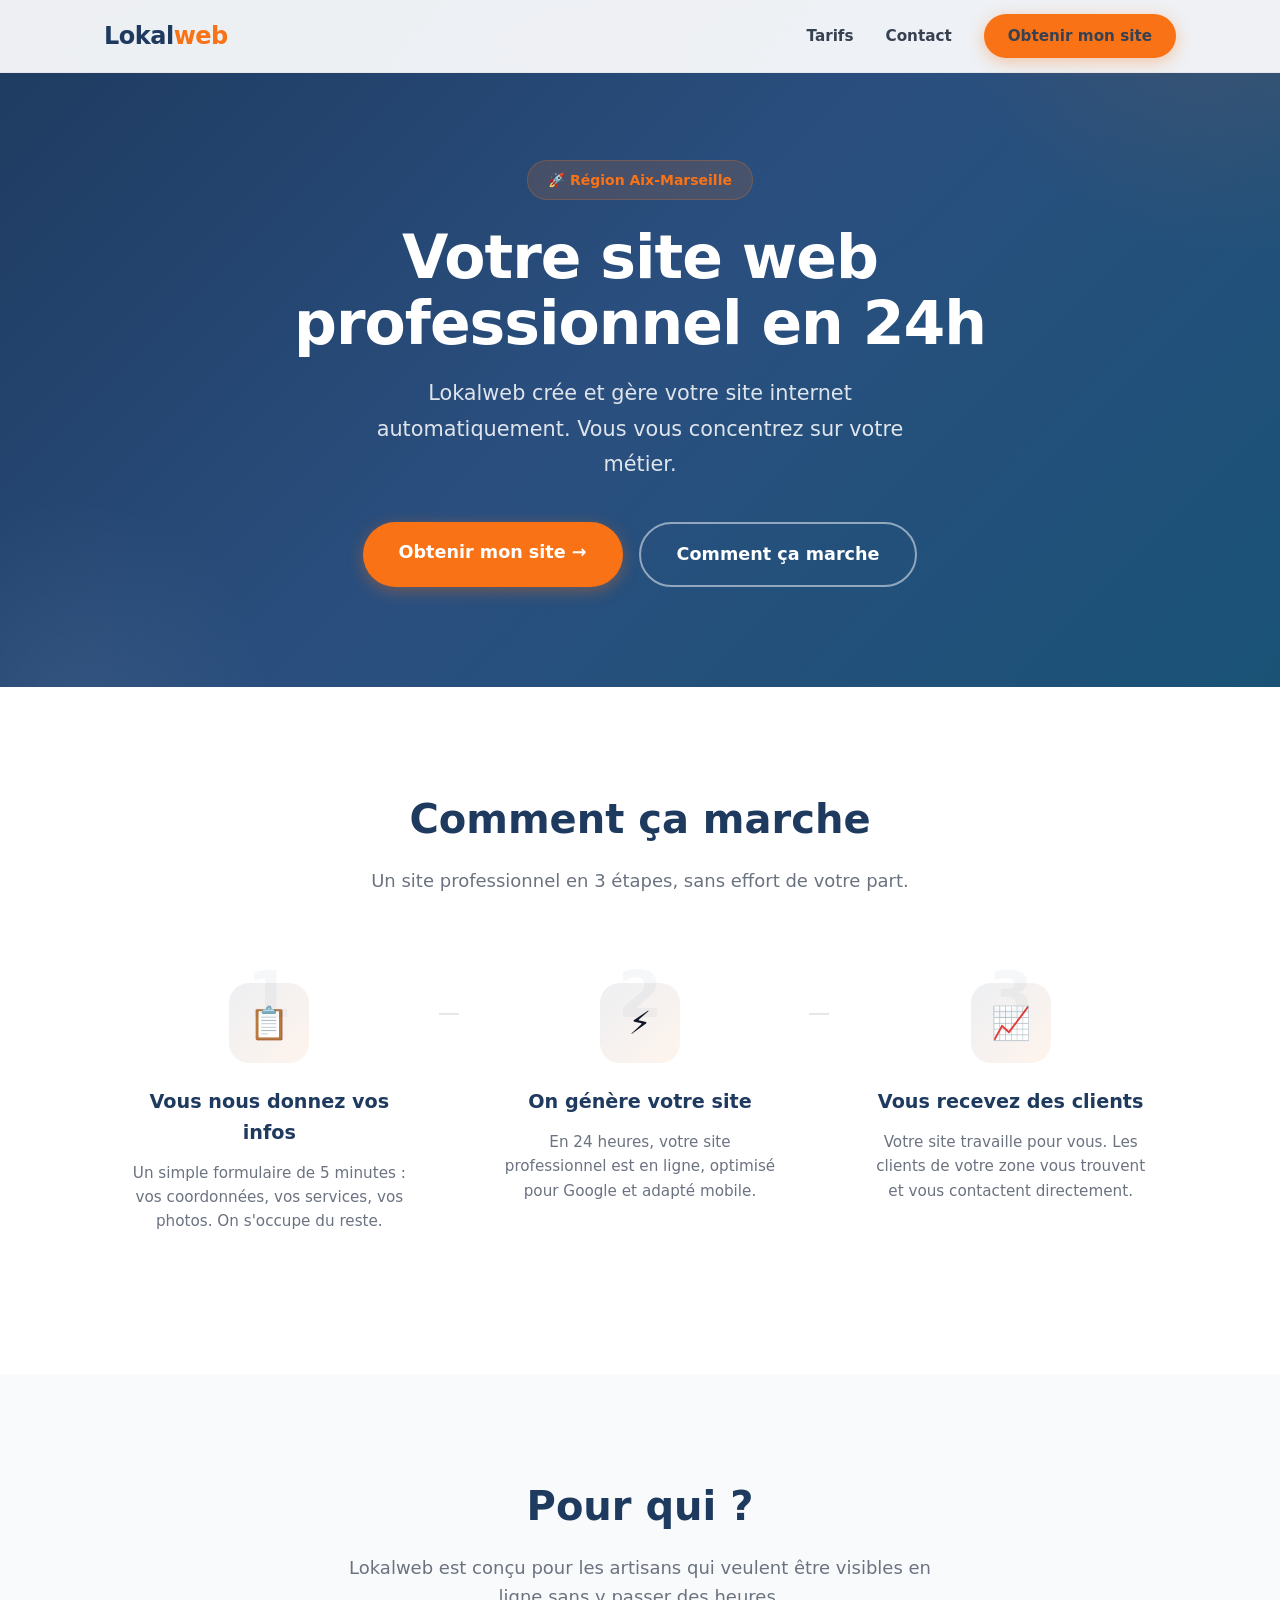
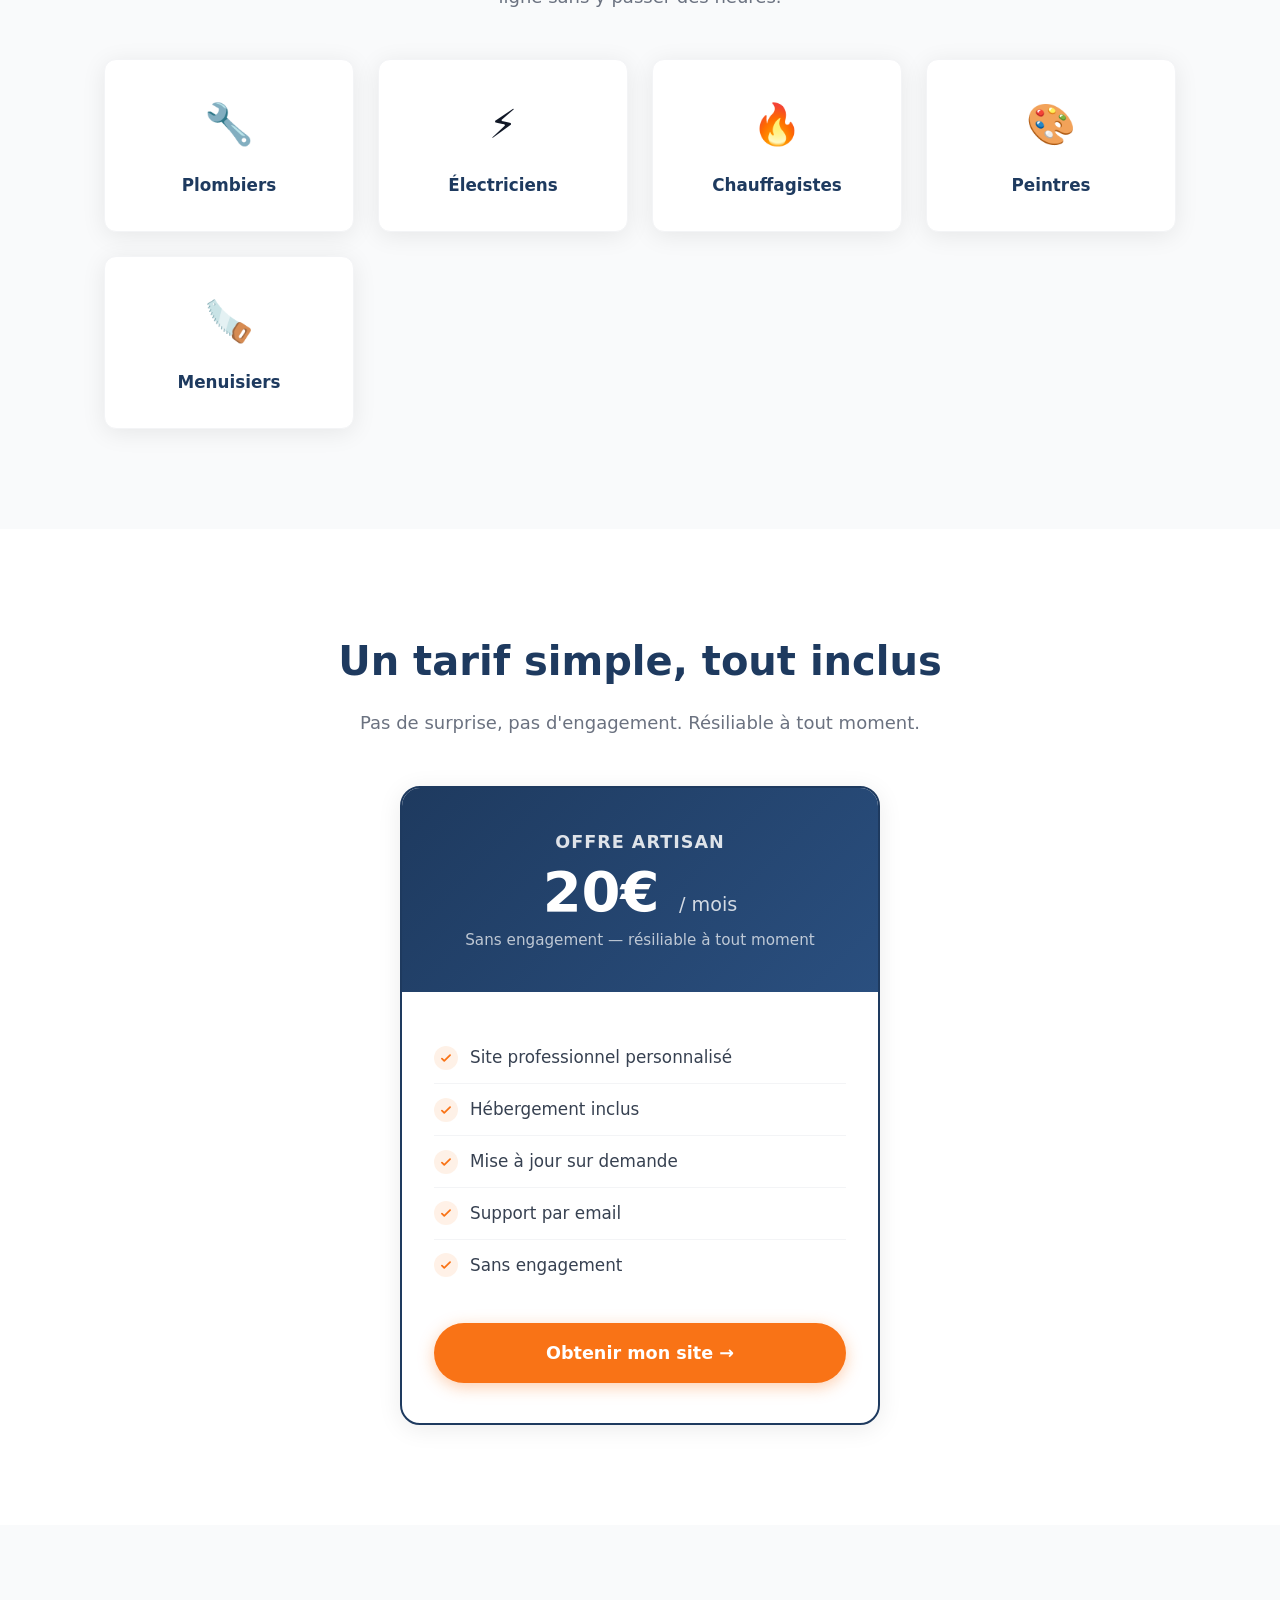
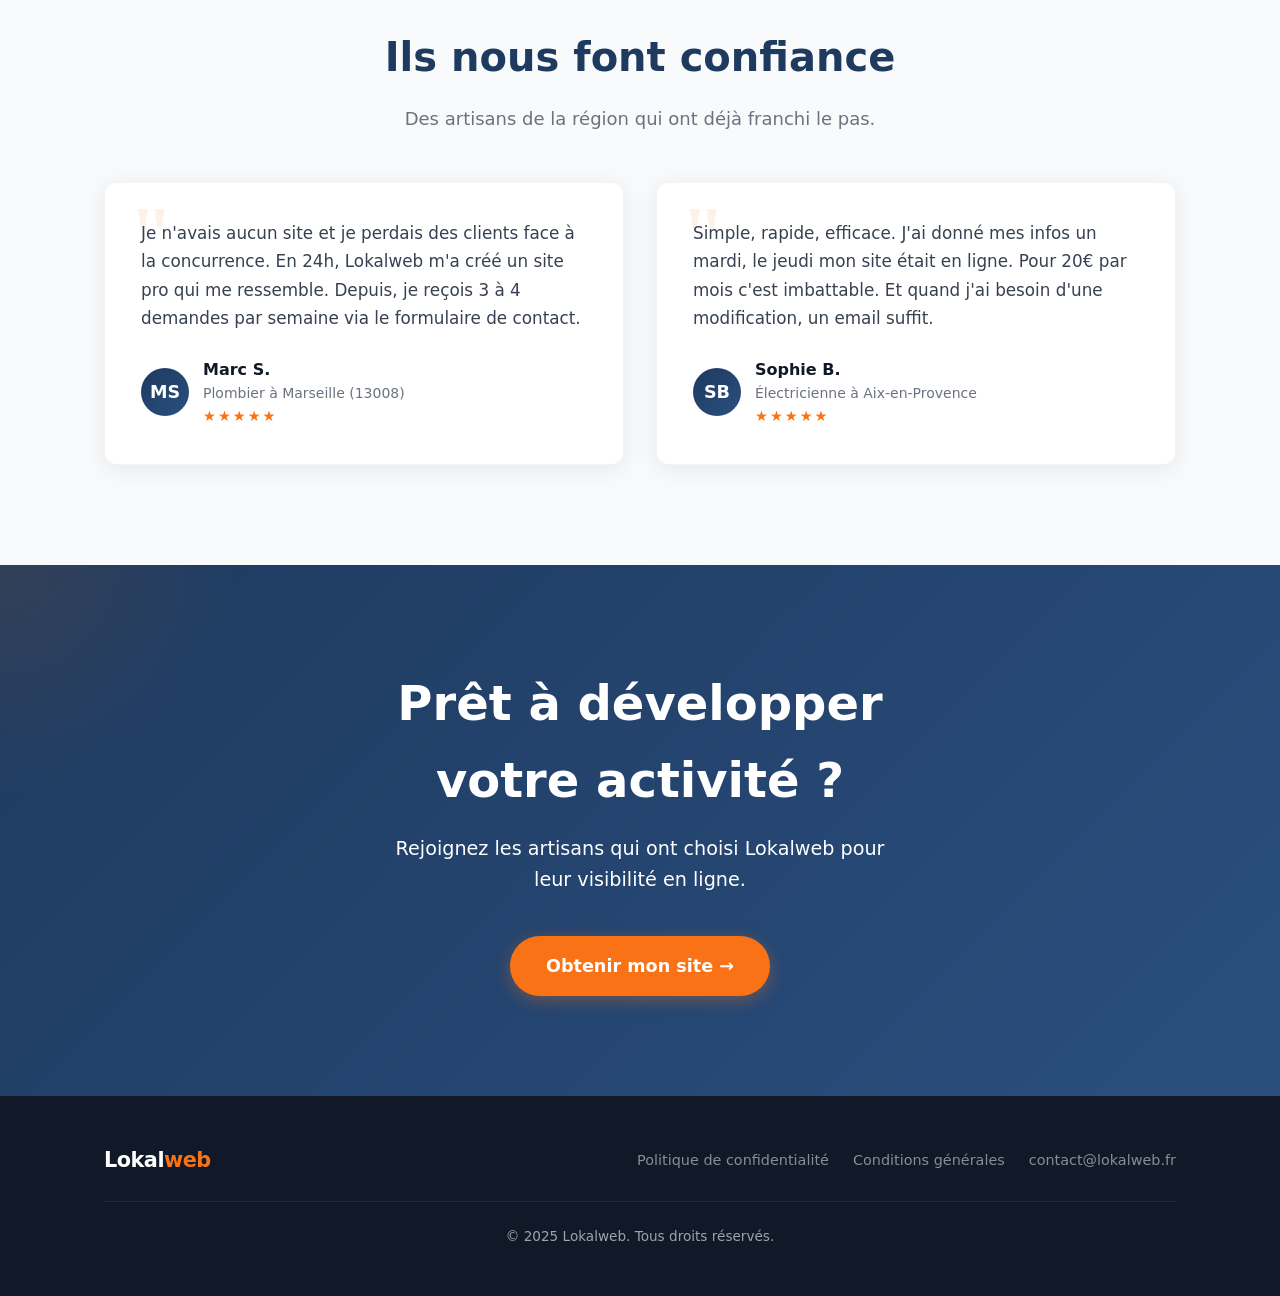
==== index.html @ 07b753a2 "feat: landing page + pages légales Lokalweb" ====
<!DOCTYPE html>
<html lang="fr">
<head>
  <meta charset="UTF-8">
  <meta name="viewport" content="width=device-width, initial-scale=1.0">
  <title>Lokalweb — Votre site web professionnel en 24h</title>
  <meta name="description" content="Lokalweb crée et gère automatiquement votre site internet d'artisan. Plombiers, électriciens, chauffagistes à Aix-Marseille. 20€/mois, sans engagement.">
  <style>
    /* ── Reset & Base ── */
    *, *::before, *::after { margin: 0; padding: 0; box-sizing: border-box; }

    :root {
      --blue: #1E3A5F;
      --blue-light: #2A4F7F;
      --orange: #F97316;
      --orange-hover: #EA6C0E;
      --white: #FFFFFF;
      --gray-50: #F9FAFB;
      --gray-100: #F3F4F6;
      --gray-200: #E5E7EB;
      --gray-500: #6B7280;
      --gray-700: #374151;
      --gray-900: #111827;
      --shadow: 0 4px 24px rgba(0,0,0,0.08);
      --shadow-hover: 0 8px 32px rgba(0,0,0,0.14);
      --radius: 12px;
    }

    html { scroll-behavior: smooth; }

    body {
      font-family: system-ui, -apple-system, BlinkMacSystemFont, 'Segoe UI', Roboto, sans-serif;
      color: var(--gray-900);
      line-height: 1.6;
      background: var(--white);
      -webkit-font-smoothing: antialiased;
    }

    img { max-width: 100%; display: block; }
    a { text-decoration: none; color: inherit; }

    /* ── Utilities ── */
    .container {
      max-width: 1120px;
      margin: 0 auto;
      padding: 0 24px;
    }

    .section-title {
      font-size: clamp(1.75rem, 4vw, 2.5rem);
      font-weight: 800;
      text-align: center;
      color: var(--blue);
      margin-bottom: 16px;
    }

    .section-subtitle {
      text-align: center;
      color: var(--gray-500);
      font-size: 1.125rem;
      max-width: 600px;
      margin: 0 auto 48px;
    }

    .btn {
      display: inline-block;
      padding: 16px 36px;
      font-size: 1.1rem;
      font-weight: 700;
      border-radius: 50px;
      border: none;
      cursor: pointer;
      transition: all 0.25s ease;
    }

    .btn-primary {
      background: var(--orange);
      color: var(--white);
      box-shadow: 0 4px 16px rgba(249,115,22,0.35);
    }

    .btn-primary:hover {
      background: var(--orange-hover);
      transform: translateY(-2px);
      box-shadow: 0 6px 24px rgba(249,115,22,0.45);
    }

    .btn-outline {
      background: transparent;
      color: var(--white);
      border: 2px solid rgba(255,255,255,0.5);
    }

    .btn-outline:hover {
      background: rgba(255,255,255,0.1);
      border-color: var(--white);
    }

    /* ── Scroll Animations ── */
    .fade-up {
      opacity: 0;
      transform: translateY(30px);
      transition: opacity 0.6s ease, transform 0.6s ease;
    }

    .fade-up.visible {
      opacity: 1;
      transform: translateY(0);
    }

    /* ── Header ── */
    .header {
      position: fixed;
      top: 0;
      left: 0;
      right: 0;
      z-index: 100;
      background: rgba(255,255,255,0.92);
      backdrop-filter: blur(12px);
      -webkit-backdrop-filter: blur(12px);
      border-bottom: 1px solid var(--gray-200);
      transition: box-shadow 0.3s ease;
    }

    .header.scrolled {
      box-shadow: 0 2px 20px rgba(0,0,0,0.08);
    }

    .header-inner {
      display: flex;
      align-items: center;
      justify-content: space-between;
      height: 72px;
    }

    .logo {
      font-size: 1.5rem;
      font-weight: 900;
      color: var(--blue);
      letter-spacing: -0.5px;
    }

    .logo span {
      color: var(--orange);
    }

    .nav { display: flex; align-items: center; gap: 32px; }

    .nav a {
      font-weight: 600;
      font-size: 0.95rem;
      color: var(--gray-700);
      transition: color 0.2s;
    }

    .nav a:hover { color: var(--orange); }

    .nav .btn {
      padding: 10px 24px;
      font-size: 0.95rem;
    }

    .mobile-toggle {
      display: none;
      background: none;
      border: none;
      cursor: pointer;
      padding: 8px;
    }

    .mobile-toggle svg { width: 28px; height: 28px; color: var(--blue); }

    /* ── Hero ── */
    .hero {
      padding: 160px 0 100px;
      background: linear-gradient(135deg, var(--blue) 0%, var(--blue-light) 50%, #1a5276 100%);
      color: var(--white);
      text-align: center;
      position: relative;
      overflow: hidden;
    }

    .hero::before {
      content: '';
      position: absolute;
      top: -50%;
      right: -20%;
      width: 600px;
      height: 600px;
      background: radial-gradient(circle, rgba(249,115,22,0.12) 0%, transparent 70%);
      border-radius: 50%;
    }

    .hero::after {
      content: '';
      position: absolute;
      bottom: -30%;
      left: -10%;
      width: 400px;
      height: 400px;
      background: radial-gradient(circle, rgba(255,255,255,0.05) 0%, transparent 70%);
      border-radius: 50%;
    }

    .hero .container { position: relative; z-index: 1; }

    .hero-badge {
      display: inline-block;
      background: rgba(249,115,22,0.15);
      color: var(--orange);
      font-size: 0.875rem;
      font-weight: 700;
      padding: 8px 20px;
      border-radius: 50px;
      margin-bottom: 24px;
      border: 1px solid rgba(249,115,22,0.25);
    }

    .hero h1 {
      font-size: clamp(2.25rem, 5.5vw, 3.75rem);
      font-weight: 900;
      line-height: 1.1;
      margin-bottom: 20px;
      letter-spacing: -1px;
    }

    .hero p {
      font-size: clamp(1.05rem, 2vw, 1.3rem);
      opacity: 0.85;
      max-width: 560px;
      margin: 0 auto 40px;
      line-height: 1.7;
    }

    .hero-buttons { display: flex; gap: 16px; justify-content: center; flex-wrap: wrap; }

    /* ── Steps ── */
    .steps { padding: 100px 0; background: var(--white); }

    .steps-grid {
      display: grid;
      grid-template-columns: repeat(3, 1fr);
      gap: 40px;
    }

    .step {
      text-align: center;
      padding: 40px 24px;
      position: relative;
    }

    .step-icon {
      width: 80px;
      height: 80px;
      border-radius: 20px;
      display: flex;
      align-items: center;
      justify-content: center;
      font-size: 2rem;
      margin: 0 auto 24px;
      background: linear-gradient(135deg, rgba(30,58,95,0.08), rgba(249,115,22,0.08));
    }

    .step-number {
      position: absolute;
      top: 20px;
      left: 50%;
      transform: translateX(-50%);
      font-size: 4rem;
      font-weight: 900;
      color: rgba(30,58,95,0.04);
      line-height: 1;
    }

    .step h3 {
      font-size: 1.2rem;
      font-weight: 700;
      color: var(--blue);
      margin-bottom: 12px;
    }

    .step p { color: var(--gray-500); font-size: 0.95rem; }

    /* ── Connector arrows between steps ── */
    .step:not(:last-child)::after {
      content: '';
      position: absolute;
      top: 70px;
      right: -24px;
      width: 20px;
      height: 2px;
      background: var(--gray-200);
    }

    /* ── Métiers ── */
    .metiers { padding: 100px 0; background: var(--gray-50); }

    .metiers-grid {
      display: grid;
      grid-template-columns: repeat(auto-fit, minmax(200px, 1fr));
      gap: 24px;
    }

    .metier-card {
      background: var(--white);
      border-radius: var(--radius);
      padding: 32px 24px;
      text-align: center;
      box-shadow: var(--shadow);
      transition: all 0.3s ease;
      border: 1px solid var(--gray-100);
    }

    .metier-card:hover {
      transform: translateY(-6px);
      box-shadow: var(--shadow-hover);
      border-color: var(--orange);
    }

    .metier-card .icon {
      font-size: 2.5rem;
      margin-bottom: 16px;
      display: block;
    }

    .metier-card h3 {
      font-weight: 700;
      font-size: 1.05rem;
      color: var(--blue);
    }

    /* ── Tarifs ── */
    .pricing { padding: 100px 0; background: var(--white); }

    .pricing-card {
      max-width: 480px;
      margin: 0 auto;
      background: var(--white);
      border: 2px solid var(--blue);
      border-radius: 20px;
      overflow: hidden;
      box-shadow: var(--shadow);
    }

    .pricing-header {
      background: linear-gradient(135deg, var(--blue), var(--blue-light));
      color: var(--white);
      padding: 40px 32px;
      text-align: center;
    }

    .pricing-header h3 {
      font-size: 1.1rem;
      font-weight: 600;
      opacity: 0.85;
      margin-bottom: 8px;
      text-transform: uppercase;
      letter-spacing: 1px;
    }

    .pricing-price {
      font-size: 3.5rem;
      font-weight: 900;
      line-height: 1;
    }

    .pricing-price span { font-size: 1.2rem; font-weight: 500; opacity: 0.8; }

    .pricing-sub {
      margin-top: 8px;
      font-size: 0.95rem;
      opacity: 0.7;
    }

    .pricing-body { padding: 40px 32px; }

    .pricing-features { list-style: none; margin-bottom: 32px; }

    .pricing-features li {
      padding: 12px 0;
      display: flex;
      align-items: center;
      gap: 12px;
      font-size: 1.05rem;
      color: var(--gray-700);
      border-bottom: 1px solid var(--gray-100);
    }

    .pricing-features li:last-child { border-bottom: none; }

    .pricing-features li .check {
      width: 24px;
      height: 24px;
      background: rgba(249,115,22,0.1);
      border-radius: 50%;
      display: flex;
      align-items: center;
      justify-content: center;
      flex-shrink: 0;
    }

    .pricing-features li .check svg {
      width: 14px;
      height: 14px;
      color: var(--orange);
    }

    .pricing-body .btn { width: 100%; text-align: center; }

    /* ── Témoignages ── */
    .testimonials { padding: 100px 0; background: var(--gray-50); }

    .testimonials-grid {
      display: grid;
      grid-template-columns: repeat(2, 1fr);
      gap: 32px;
    }

    .testimonial-card {
      background: var(--white);
      border-radius: var(--radius);
      padding: 36px;
      box-shadow: var(--shadow);
      position: relative;
      border: 1px solid var(--gray-100);
    }

    .testimonial-card::before {
      content: '"';
      font-size: 5rem;
      font-weight: 900;
      color: rgba(249,115,22,0.1);
      position: absolute;
      top: 12px;
      left: 24px;
      line-height: 1;
      font-family: Georgia, serif;
    }

    .testimonial-text {
      font-size: 1.05rem;
      color: var(--gray-700);
      line-height: 1.7;
      margin-bottom: 24px;
      position: relative;
      z-index: 1;
    }

    .testimonial-author {
      display: flex;
      align-items: center;
      gap: 14px;
    }

    .testimonial-avatar {
      width: 48px;
      height: 48px;
      border-radius: 50%;
      background: linear-gradient(135deg, var(--blue), var(--blue-light));
      display: flex;
      align-items: center;
      justify-content: center;
      color: var(--white);
      font-weight: 800;
      font-size: 1.1rem;
    }

    .testimonial-name {
      font-weight: 700;
      font-size: 1rem;
      color: var(--gray-900);
    }

    .testimonial-role {
      font-size: 0.875rem;
      color: var(--gray-500);
    }

    .testimonial-stars {
      color: var(--orange);
      font-size: 0.9rem;
      letter-spacing: 2px;
    }

    /* ── CTA Final ── */
    .cta-final {
      padding: 100px 0;
      background: linear-gradient(135deg, var(--blue) 0%, var(--blue-light) 100%);
      color: var(--white);
      text-align: center;
      position: relative;
      overflow: hidden;
    }

    .cta-final::before {
      content: '';
      position: absolute;
      top: -50%;
      left: -20%;
      width: 500px;
      height: 500px;
      background: radial-gradient(circle, rgba(249,115,22,0.1) 0%, transparent 70%);
      border-radius: 50%;
    }

    .cta-final .container { position: relative; z-index: 1; }

    .cta-final h2 {
      font-size: clamp(2rem, 4vw, 3rem);
      font-weight: 900;
      margin-bottom: 16px;
    }

    .cta-final p {
      font-size: 1.2rem;
      opacity: 0.8;
      margin-bottom: 40px;
      max-width: 500px;
      margin-left: auto;
      margin-right: auto;
    }

    /* ── Footer ── */
    .footer {
      padding: 48px 0;
      background: var(--gray-900);
      color: rgba(255,255,255,0.6);
    }

    .footer-inner {
      display: flex;
      justify-content: space-between;
      align-items: center;
      flex-wrap: wrap;
      gap: 24px;
    }

    .footer .logo { color: var(--white); font-size: 1.3rem; }
    .footer .logo span { color: var(--orange); }

    .footer-links {
      display: flex;
      gap: 24px;
      flex-wrap: wrap;
    }

    .footer-links a {
      font-size: 0.9rem;
      color: rgba(255,255,255,0.5);
      transition: color 0.2s;
    }

    .footer-links a:hover { color: var(--orange); }

    .footer-copy { font-size: 0.85rem; width: 100%; text-align: center; margin-top: 24px; padding-top: 24px; border-top: 1px solid rgba(255,255,255,0.08); }

    /* ── Mobile ── */
    @media (max-width: 768px) {
      .nav { display: none; }
      .nav.open {
        display: flex;
        flex-direction: column;
        position: absolute;
        top: 72px;
        left: 0;
        right: 0;
        background: var(--white);
        padding: 24px;
        gap: 20px;
        border-bottom: 1px solid var(--gray-200);
        box-shadow: 0 8px 32px rgba(0,0,0,0.1);
      }
      .mobile-toggle { display: block; }

      .hero { padding: 130px 0 80px; }

      .steps-grid { grid-template-columns: 1fr; gap: 24px; }
      .step:not(:last-child)::after { display: none; }

      .metiers-grid { grid-template-columns: repeat(2, 1fr); }

      .testimonials-grid { grid-template-columns: 1fr; }

      .footer-inner { justify-content: center; text-align: center; }
      .footer-links { justify-content: center; }
    }

    @media (max-width: 480px) {
      .metiers-grid { grid-template-columns: 1fr; }
      .hero-buttons { flex-direction: column; align-items: center; }
    }
  </style>
</head>
<body>

  <!-- ════ Header ════ -->
  <header class="header" id="header">
    <div class="container header-inner">
      <a href="#" class="logo">Lokal<span>web</span></a>
      <nav class="nav" id="nav">
        <a href="#tarifs">Tarifs</a>
        <a href="#contact">Contact</a>
        <a href="mailto:contact@lokalweb.fr?subject=Je veux mon site Lokalweb" class="btn btn-primary">Obtenir mon site</a>
      </nav>
      <button class="mobile-toggle" id="menuToggle" aria-label="Menu">
        <svg xmlns="http://www.w3.org/2000/svg" fill="none" viewBox="0 0 24 24" stroke="currentColor" stroke-width="2.5">
          <path stroke-linecap="round" stroke-linejoin="round" d="M4 6h16M4 12h16M4 18h16"/>
        </svg>
      </button>
    </div>
  </header>

  <!-- ════ Hero ════ -->
  <section class="hero">
    <div class="container">
      <div class="hero-badge">🚀 Région Aix-Marseille</div>
      <h1>Votre site web<br>professionnel en 24h</h1>
      <p>Lokalweb crée et gère votre site internet automatiquement. Vous vous concentrez sur votre métier.</p>
      <div class="hero-buttons">
        <a href="mailto:contact@lokalweb.fr?subject=Je veux mon site Lokalweb" class="btn btn-primary">Obtenir mon site →</a>
        <a href="#comment-ca-marche" class="btn btn-outline">Comment ça marche</a>
      </div>
    </div>
  </section>

  <!-- ════ Comment ça marche ════ -->
  <section class="steps" id="comment-ca-marche">
    <div class="container">
      <h2 class="section-title fade-up">Comment ça marche</h2>
      <p class="section-subtitle fade-up">Un site professionnel en 3 étapes, sans effort de votre part.</p>
      <div class="steps-grid">
        <div class="step fade-up">
          <div class="step-number">1</div>
          <div class="step-icon">📋</div>
          <h3>Vous nous donnez vos infos</h3>
          <p>Un simple formulaire de 5 minutes : vos coordonnées, vos services, vos photos. On s'occupe du reste.</p>
        </div>
        <div class="step fade-up">
          <div class="step-number">2</div>
          <div class="step-icon">⚡</div>
          <h3>On génère votre site</h3>
          <p>En 24 heures, votre site professionnel est en ligne, optimisé pour Google et adapté mobile.</p>
        </div>
        <div class="step fade-up">
          <div class="step-number">3</div>
          <div class="step-icon">📈</div>
          <h3>Vous recevez des clients</h3>
          <p>Votre site travaille pour vous. Les clients de votre zone vous trouvent et vous contactent directement.</p>
        </div>
      </div>
    </div>
  </section>

  <!-- ════ Pour qui ? ════ -->
  <section class="metiers" id="metiers">
    <div class="container">
      <h2 class="section-title fade-up">Pour qui ?</h2>
      <p class="section-subtitle fade-up">Lokalweb est conçu pour les artisans qui veulent être visibles en ligne sans y passer des heures.</p>
      <div class="metiers-grid">
        <div class="metier-card fade-up">
          <span class="icon">🔧</span>
          <h3>Plombiers</h3>
        </div>
        <div class="metier-card fade-up">
          <span class="icon">⚡</span>
          <h3>Électriciens</h3>
        </div>
        <div class="metier-card fade-up">
          <span class="icon">🔥</span>
          <h3>Chauffagistes</h3>
        </div>
        <div class="metier-card fade-up">
          <span class="icon">🎨</span>
          <h3>Peintres</h3>
        </div>
        <div class="metier-card fade-up">
          <span class="icon">🪚</span>
          <h3>Menuisiers</h3>
        </div>
      </div>
    </div>
  </section>

  <!-- ════ Tarifs ════ -->
  <section class="pricing" id="tarifs">
    <div class="container">
      <h2 class="section-title fade-up">Un tarif simple, tout inclus</h2>
      <p class="section-subtitle fade-up">Pas de surprise, pas d'engagement. Résiliable à tout moment.</p>
      <div class="pricing-card fade-up">
        <div class="pricing-header">
          <h3>Offre Artisan</h3>
          <div class="pricing-price">20€ <span>/ mois</span></div>
          <div class="pricing-sub">Sans engagement — résiliable à tout moment</div>
        </div>
        <div class="pricing-body">
          <ul class="pricing-features">
            <li>
              <span class="check">
                <svg xmlns="http://www.w3.org/2000/svg" fill="none" viewBox="0 0 24 24" stroke="currentColor" stroke-width="3"><path stroke-linecap="round" stroke-linejoin="round" d="M5 13l4 4L19 7"/></svg>
              </span>
              Site professionnel personnalisé
            </li>
            <li>
              <span class="check">
                <svg xmlns="http://www.w3.org/2000/svg" fill="none" viewBox="0 0 24 24" stroke="currentColor" stroke-width="3"><path stroke-linecap="round" stroke-linejoin="round" d="M5 13l4 4L19 7"/></svg>
              </span>
              Hébergement inclus
            </li>
            <li>
              <span class="check">
                <svg xmlns="http://www.w3.org/2000/svg" fill="none" viewBox="0 0 24 24" stroke="currentColor" stroke-width="3"><path stroke-linecap="round" stroke-linejoin="round" d="M5 13l4 4L19 7"/></svg>
              </span>
              Mise à jour sur demande
            </li>
            <li>
              <span class="check">
                <svg xmlns="http://www.w3.org/2000/svg" fill="none" viewBox="0 0 24 24" stroke="currentColor" stroke-width="3"><path stroke-linecap="round" stroke-linejoin="round" d="M5 13l4 4L19 7"/></svg>
              </span>
              Support par email
            </li>
            <li>
              <span class="check">
                <svg xmlns="http://www.w3.org/2000/svg" fill="none" viewBox="0 0 24 24" stroke="currentColor" stroke-width="3"><path stroke-linecap="round" stroke-linejoin="round" d="M5 13l4 4L19 7"/></svg>
              </span>
              Sans engagement
            </li>
          </ul>
          <a href="mailto:contact@lokalweb.fr?subject=Je veux mon site Lokalweb" class="btn btn-primary">Obtenir mon site →</a>
        </div>
      </div>
    </div>
  </section>

  <!-- ════ Témoignages ════ -->
  <section class="testimonials" id="temoignages">
    <div class="container">
      <h2 class="section-title fade-up">Ils nous font confiance</h2>
      <p class="section-subtitle fade-up">Des artisans de la région qui ont déjà franchi le pas.</p>
      <div class="testimonials-grid">
        <div class="testimonial-card fade-up">
          <p class="testimonial-text">Je n'avais aucun site et je perdais des clients face à la concurrence. En 24h, Lokalweb m'a créé un site pro qui me ressemble. Depuis, je reçois 3 à 4 demandes par semaine via le formulaire de contact.</p>
          <div class="testimonial-author">
            <div class="testimonial-avatar">MS</div>
            <div>
              <div class="testimonial-name">Marc S.</div>
              <div class="testimonial-role">Plombier à Marseille (13008)</div>
              <div class="testimonial-stars">★★★★★</div>
            </div>
          </div>
        </div>
        <div class="testimonial-card fade-up">
          <p class="testimonial-text">Simple, rapide, efficace. J'ai donné mes infos un mardi, le jeudi mon site était en ligne. Pour 20€ par mois c'est imbattable. Et quand j'ai besoin d'une modification, un email suffit.</p>
          <div class="testimonial-author">
            <div class="testimonial-avatar">SB</div>
            <div>
              <div class="testimonial-name">Sophie B.</div>
              <div class="testimonial-role">Électricienne à Aix-en-Provence</div>
              <div class="testimonial-stars">★★★★★</div>
            </div>
          </div>
        </div>
      </div>
    </div>
  </section>

  <!-- ════ CTA Final ════ -->
  <section class="cta-final" id="contact">
    <div class="container">
      <h2 class="fade-up">Prêt à développer<br>votre activité ?</h2>
      <p class="fade-up">Rejoignez les artisans qui ont choisi Lokalweb pour leur visibilité en ligne.</p>
      <a href="mailto:contact@lokalweb.fr?subject=Je veux mon site Lokalweb" class="btn btn-primary fade-up">Obtenir mon site →</a>
    </div>
  </section>

  <!-- ════ Footer ════ -->
  <footer class="footer">
    <div class="container">
      <div class="footer-inner">
        <div class="logo">Lokal<span>web</span></div>
        <div class="footer-links">
          <a href="./legal/privacy.html">Politique de confidentialité</a>
          <a href="./legal/terms.html">Conditions générales</a>
          <a href="mailto:contact@lokalweb.fr">contact@lokalweb.fr</a>
        </div>
      </div>
      <div class="footer-copy">© 2025 Lokalweb. Tous droits réservés.</div>
    </div>
  </footer>

  <!-- ════ Script ════ -->
  <script>
    // Mobile menu toggle
    document.getElementById('menuToggle').addEventListener('click', function() {
      document.getElementById('nav').classList.toggle('open');
    });

    // Close mobile menu on link click
    document.querySelectorAll('#nav a').forEach(function(link) {
      link.addEventListener('click', function() {
        document.getElementById('nav').classList.remove('open');
      });
    });

    // Header shadow on scroll
    window.addEventListener('scroll', function() {
      document.getElementById('header').classList.toggle('scrolled', window.scrollY > 10);
    });

    // Scroll animations (IntersectionObserver)
    var observer = new IntersectionObserver(function(entries) {
      entries.forEach(function(entry) {
        if (entry.isIntersecting) {
          entry.target.classList.add('visible');
        }
      });
    }, { threshold: 0.1, rootMargin: '0px 0px -40px 0px' });

    document.querySelectorAll('.fade-up').forEach(function(el) {
      observer.observe(el);
    });
  </script>

</body>
</html>
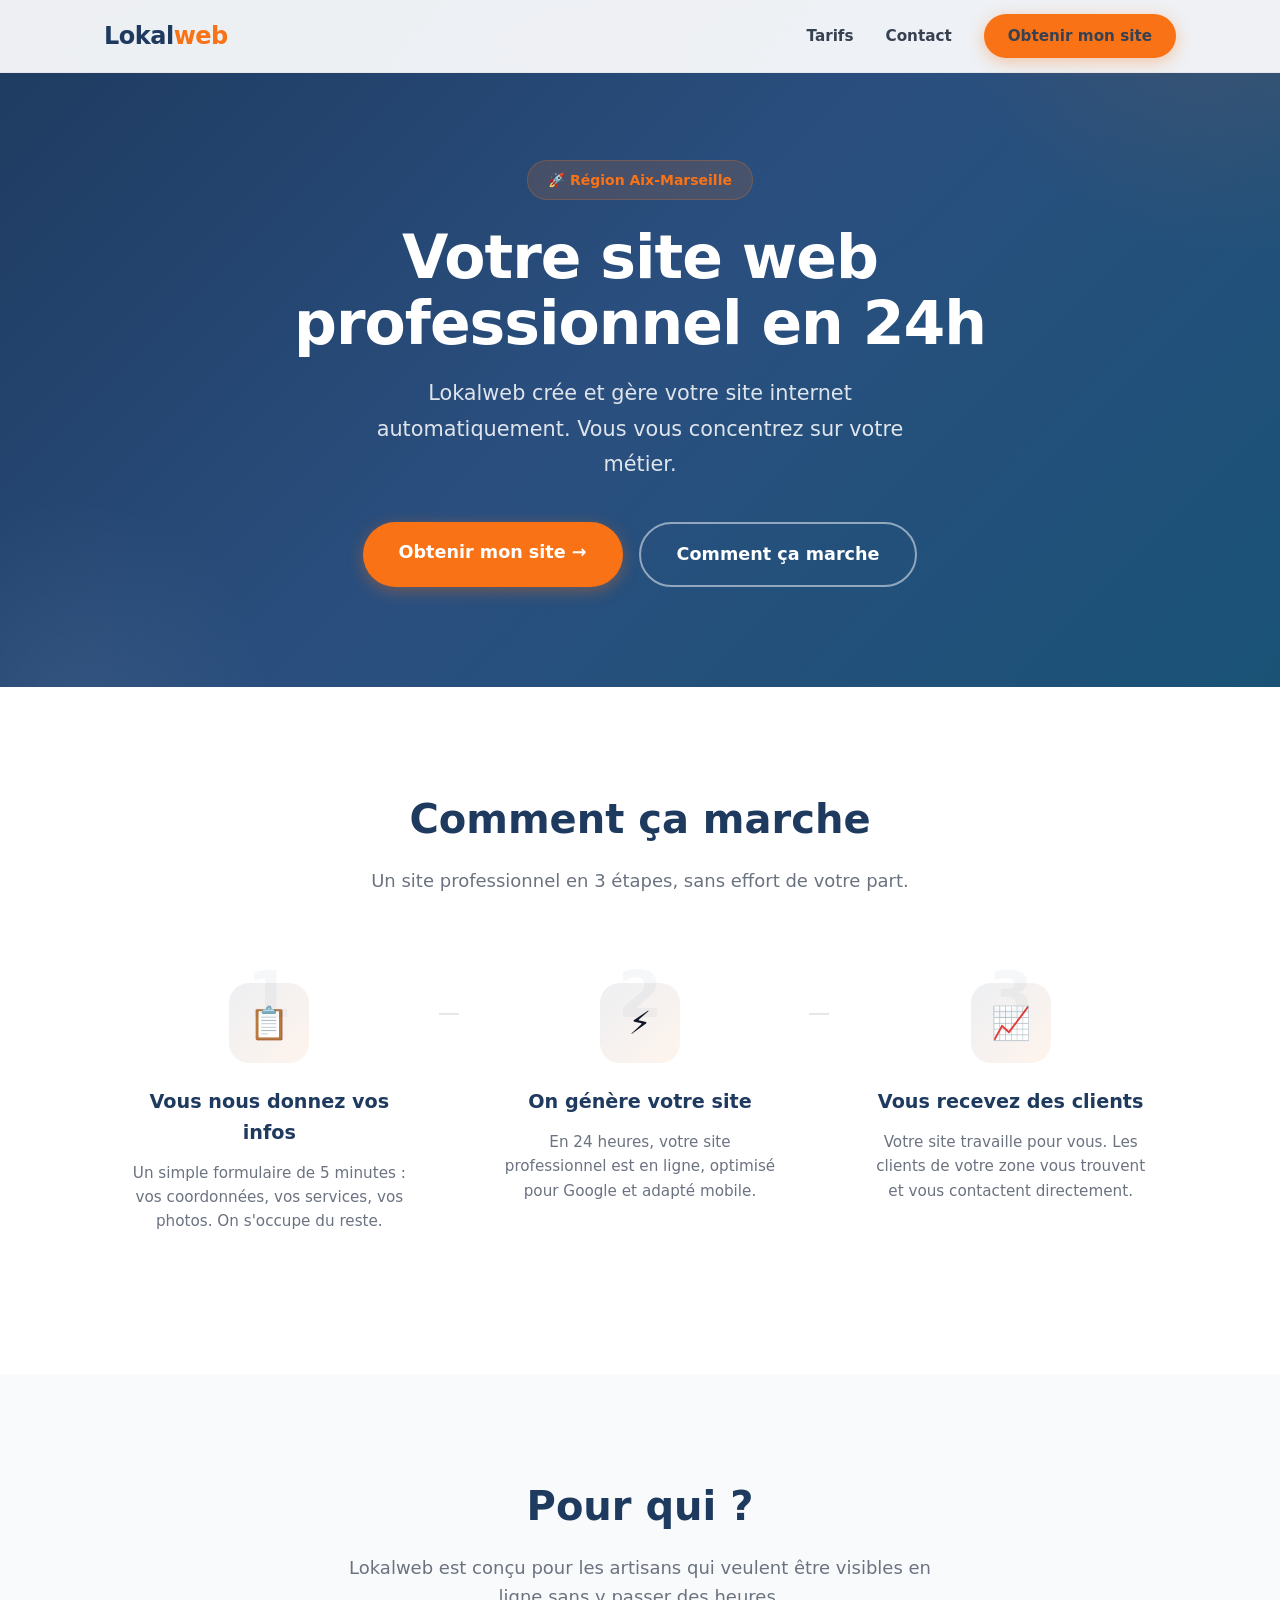
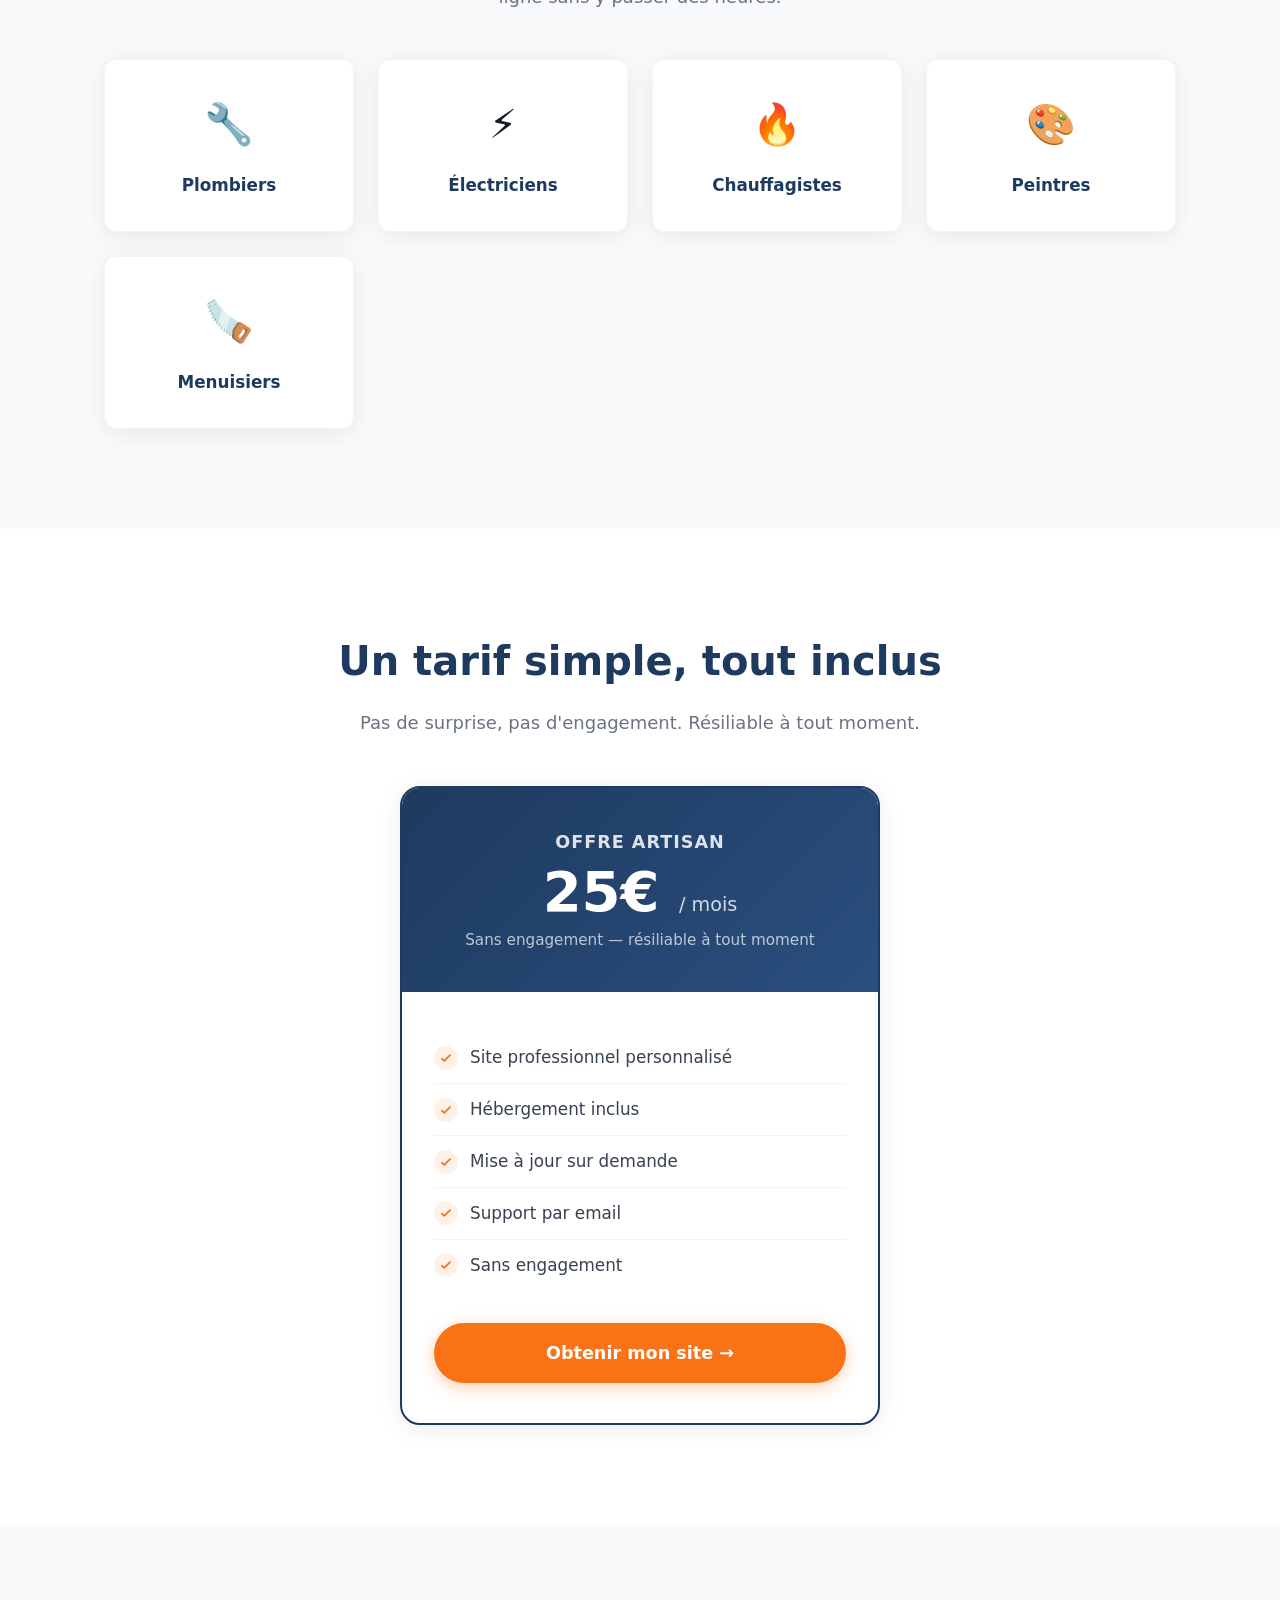
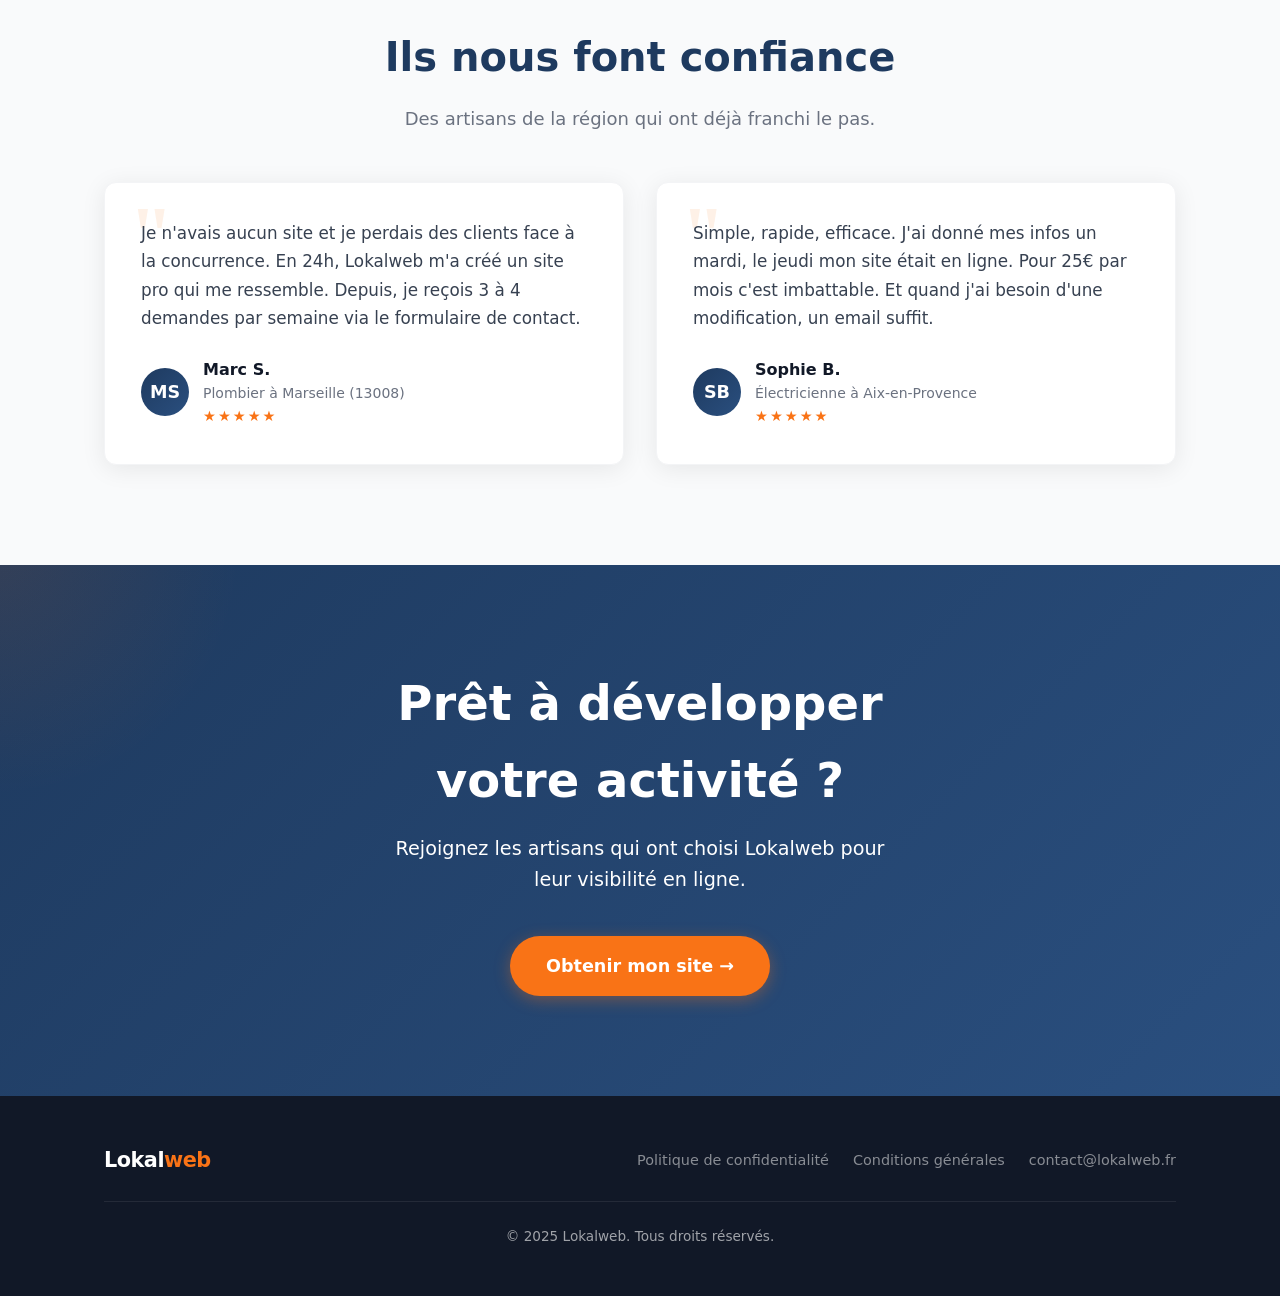
==== commit 3e1f29cc: "fix: prix 25€/mois" ====
--- a/index.html
+++ b/index.html
@@ -4,7 +4,7 @@
   <meta charset="UTF-8">
   <meta name="viewport" content="width=device-width, initial-scale=1.0">
   <title>Lokalweb — Votre site web professionnel en 24h</title>
-  <meta name="description" content="Lokalweb crée et gère automatiquement votre site internet d'artisan. Plombiers, électriciens, chauffagistes à Aix-Marseille. 20€/mois, sans engagement.">
+  <meta name="description" content="Lokalweb crée et gère automatiquement votre site internet d'artisan. Plombiers, électriciens, chauffagistes à Aix-Marseille. 25€/mois, sans engagement.">
   <style>
     /* ── Reset & Base ── */
     *, *::before, *::after { margin: 0; padding: 0; box-sizing: border-box; }
@@ -689,7 +689,7 @@
       <div class="pricing-card fade-up">
         <div class="pricing-header">
           <h3>Offre Artisan</h3>
-          <div class="pricing-price">20€ <span>/ mois</span></div>
+          <div class="pricing-price">25€ <span>/ mois</span></div>
           <div class="pricing-sub">Sans engagement — résiliable à tout moment</div>
         </div>
         <div class="pricing-body">
@@ -749,7 +749,7 @@
           </div>
         </div>
         <div class="testimonial-card fade-up">
-          <p class="testimonial-text">Simple, rapide, efficace. J'ai donné mes infos un mardi, le jeudi mon site était en ligne. Pour 20€ par mois c'est imbattable. Et quand j'ai besoin d'une modification, un email suffit.</p>
+          <p class="testimonial-text">Simple, rapide, efficace. J'ai donné mes infos un mardi, le jeudi mon site était en ligne. Pour 25€ par mois c'est imbattable. Et quand j'ai besoin d'une modification, un email suffit.</p>
           <div class="testimonial-author">
             <div class="testimonial-avatar">SB</div>
             <div>
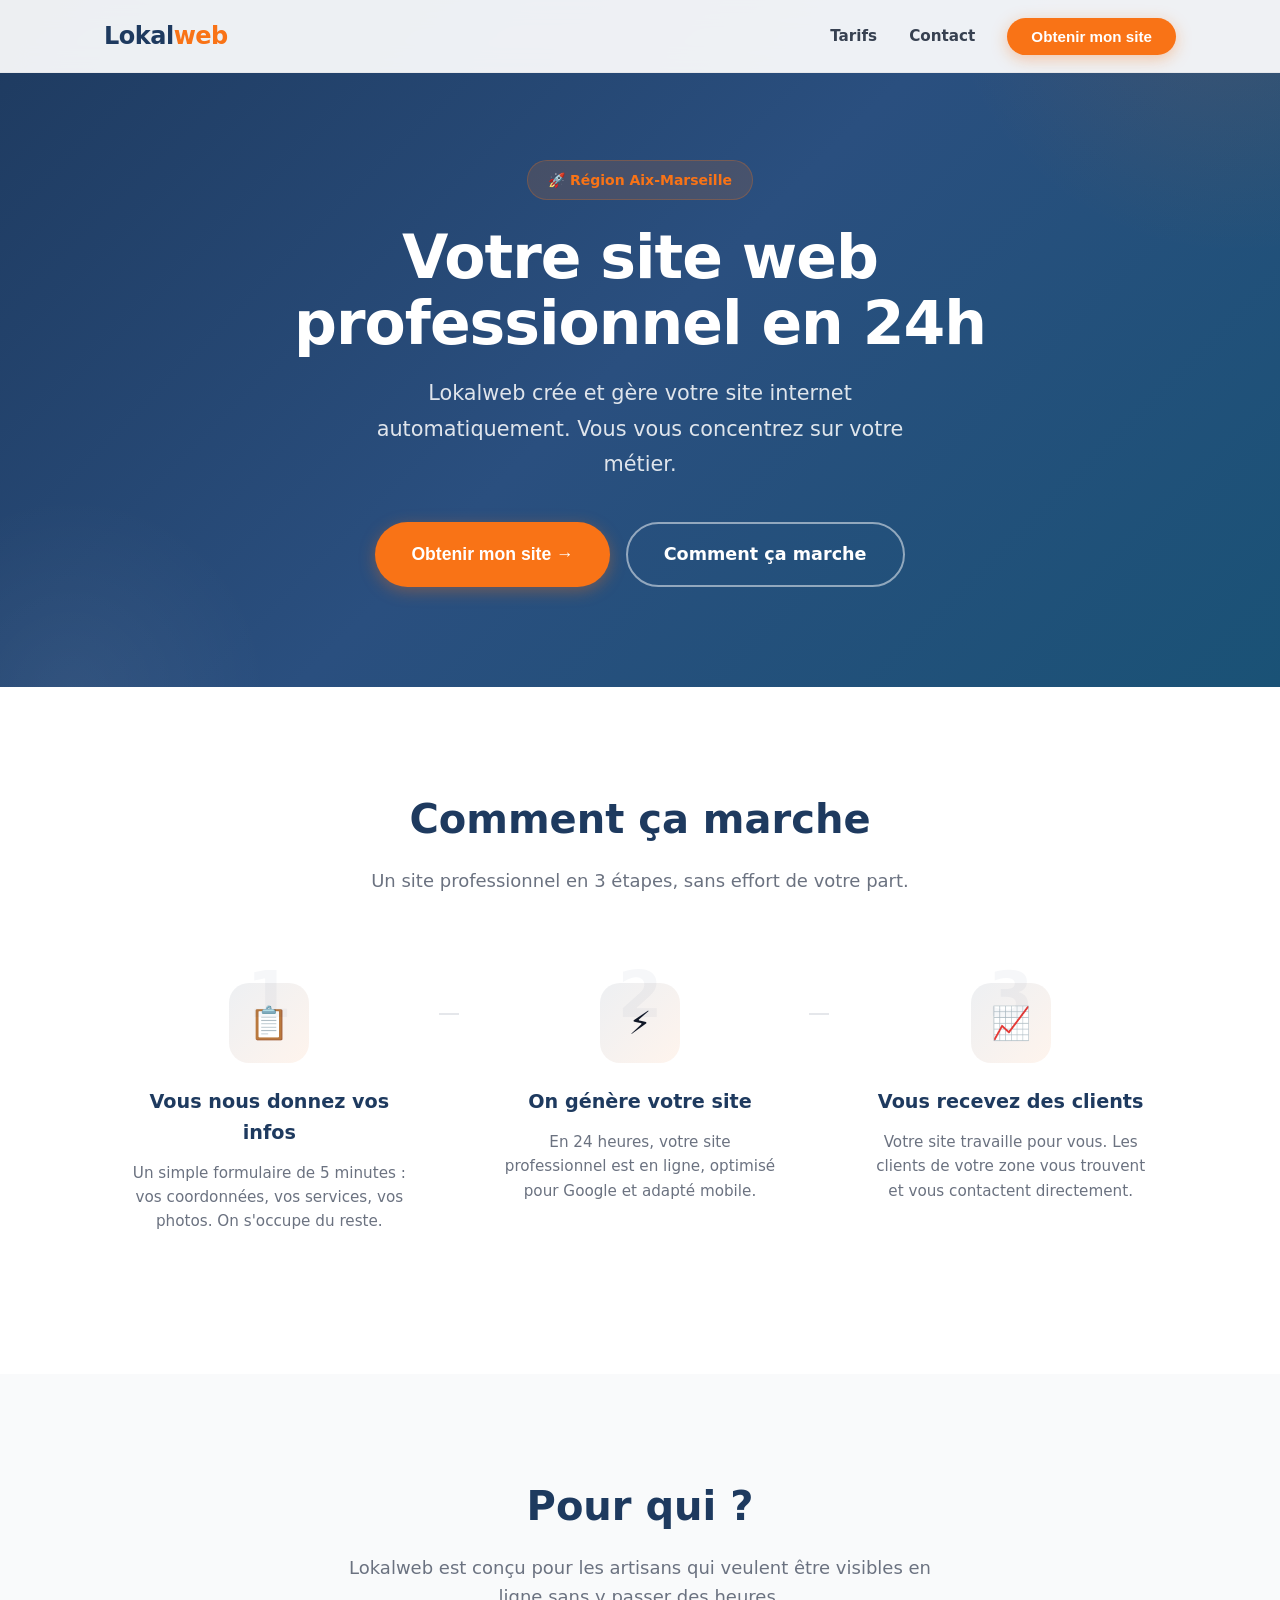
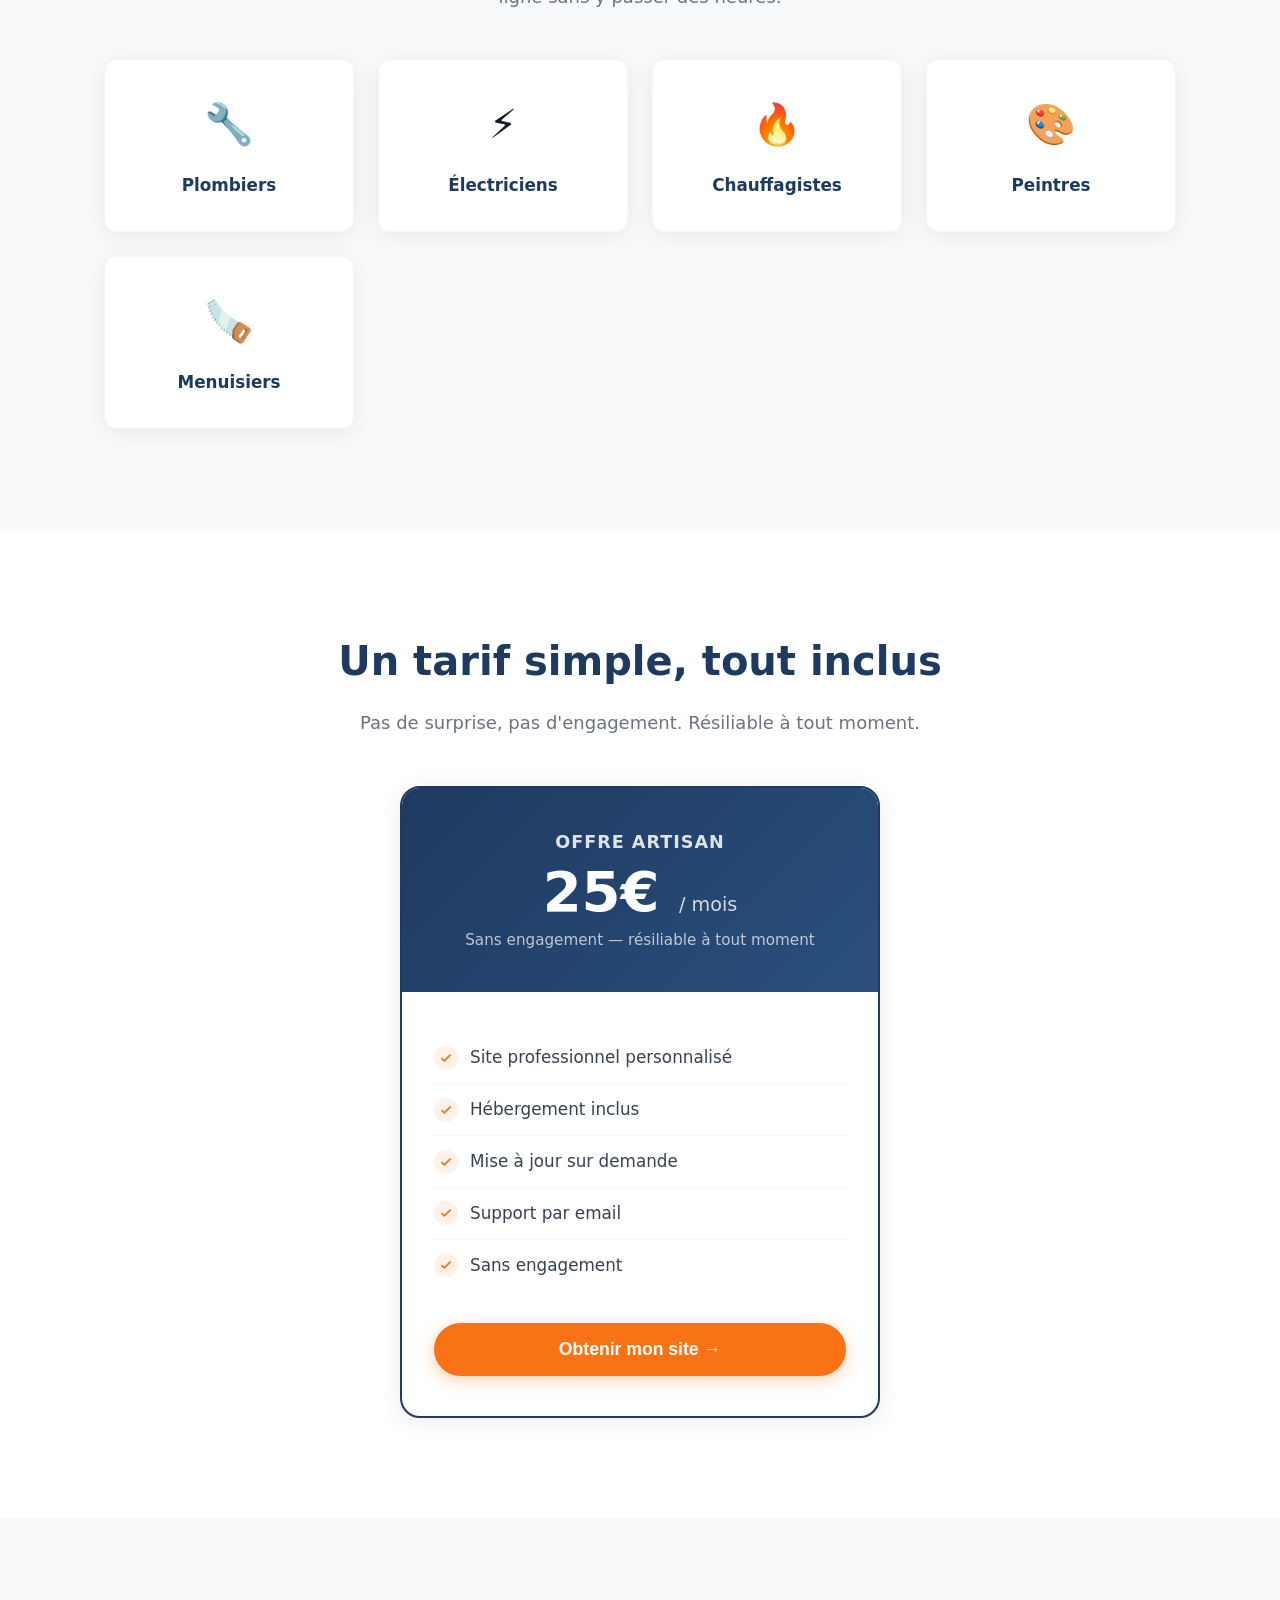
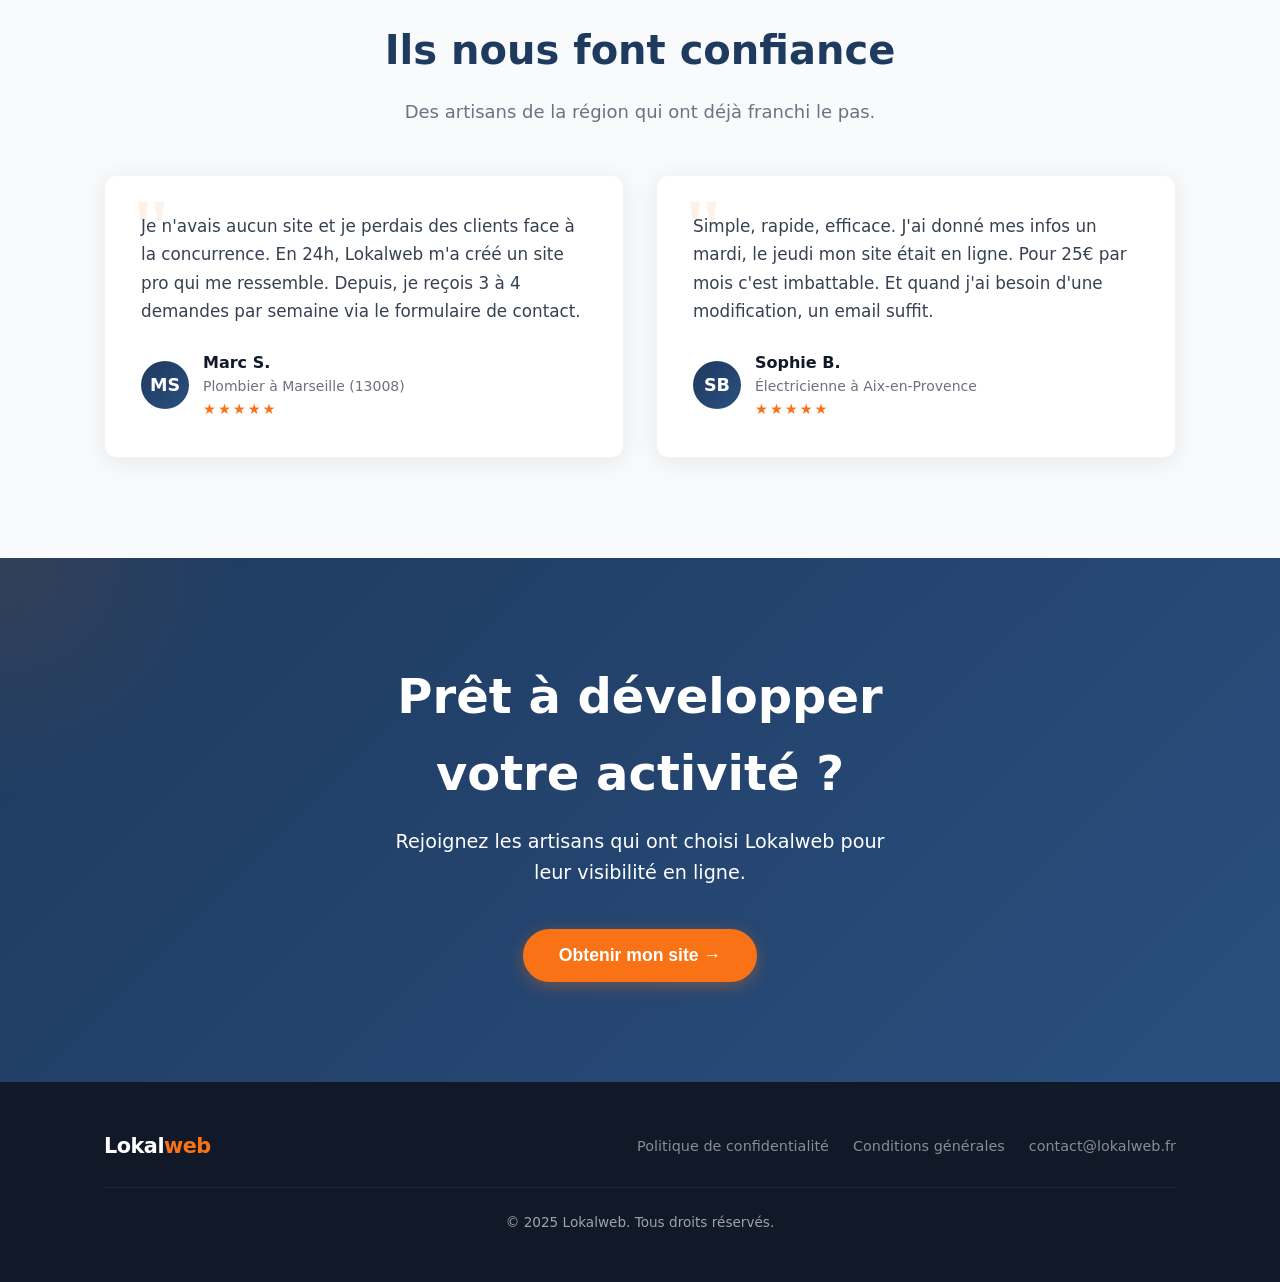
==== commit c91e378b: "feat: add form page + update Contact link" ====
--- a/index.html
+++ b/index.html
@@ -24,6 +24,7 @@
       --shadow: 0 4px 24px rgba(0,0,0,0.08);
       --shadow-hover: 0 8px 32px rgba(0,0,0,0.14);
       --radius: 12px;
+      --red: #EF4444;
     }
 
     html { scroll-behavior: smooth; }
@@ -553,6 +554,431 @@
     .footer-links a:hover { color: var(--orange); }
 
     .footer-copy { font-size: 0.85rem; width: 100%; text-align: center; margin-top: 24px; padding-top: 24px; border-top: 1px solid rgba(255,255,255,0.08); }
+
+    /* ════════════════════════════════════════
+       MODAL FORM
+    ════════════════════════════════════════ */
+
+    /* Overlay */
+    .modal-overlay {
+      position: fixed;
+      inset: 0;
+      z-index: 1000;
+      background: rgba(15, 23, 42, 0.7);
+      backdrop-filter: blur(4px);
+      -webkit-backdrop-filter: blur(4px);
+      display: flex;
+      align-items: center;
+      justify-content: center;
+      padding: 16px;
+      opacity: 0;
+      pointer-events: none;
+      transition: opacity 0.3s ease;
+    }
+
+    .modal-overlay.open {
+      opacity: 1;
+      pointer-events: all;
+    }
+
+    /* Card */
+    .modal-card {
+      background: var(--white);
+      border-radius: 20px;
+      width: 100%;
+      max-width: 680px;
+      max-height: 90vh;
+      overflow-y: auto;
+      box-shadow: 0 25px 80px rgba(0,0,0,0.25);
+      transform: translateY(20px) scale(0.98);
+      transition: transform 0.3s ease;
+      position: relative;
+    }
+
+    .modal-overlay.open .modal-card {
+      transform: translateY(0) scale(1);
+    }
+
+    /* Scrollbar inside modal */
+    .modal-card::-webkit-scrollbar { width: 6px; }
+    .modal-card::-webkit-scrollbar-track { background: var(--gray-100); }
+    .modal-card::-webkit-scrollbar-thumb { background: var(--gray-200); border-radius: 3px; }
+
+    /* Modal header */
+    .modal-header {
+      background: linear-gradient(135deg, var(--blue) 0%, var(--blue-light) 100%);
+      padding: 32px 36px 28px;
+      border-radius: 20px 20px 0 0;
+      position: relative;
+    }
+
+    .modal-header h2 {
+      color: var(--white);
+      font-size: 1.5rem;
+      font-weight: 800;
+      margin-bottom: 6px;
+    }
+
+    .modal-header p {
+      color: rgba(255,255,255,0.75);
+      font-size: 0.95rem;
+    }
+
+    .modal-close {
+      position: absolute;
+      top: 20px;
+      right: 20px;
+      width: 36px;
+      height: 36px;
+      border-radius: 50%;
+      background: rgba(255,255,255,0.15);
+      border: none;
+      cursor: pointer;
+      display: flex;
+      align-items: center;
+      justify-content: center;
+      transition: background 0.2s;
+      color: var(--white);
+    }
+
+    .modal-close:hover { background: rgba(255,255,255,0.25); }
+
+    .modal-close svg { width: 18px; height: 18px; }
+
+    /* Modal body */
+    .modal-body {
+      padding: 32px 36px 36px;
+    }
+
+    /* Form sections */
+    .form-section {
+      margin-bottom: 28px;
+    }
+
+    .form-section-title {
+      font-size: 0.8rem;
+      font-weight: 700;
+      text-transform: uppercase;
+      letter-spacing: 1px;
+      color: var(--blue);
+      margin-bottom: 16px;
+      padding-bottom: 8px;
+      border-bottom: 2px solid var(--gray-100);
+    }
+
+    /* Grid layouts */
+    .form-row {
+      display: grid;
+      grid-template-columns: 1fr 1fr;
+      gap: 16px;
+    }
+
+    .form-row.single { grid-template-columns: 1fr; }
+    .form-row.three { grid-template-columns: 1fr 1fr 1fr; }
+
+    /* Field */
+    .form-field {
+      display: flex;
+      flex-direction: column;
+      gap: 6px;
+    }
+
+    .form-field label {
+      font-size: 0.875rem;
+      font-weight: 600;
+      color: var(--gray-700);
+    }
+
+    .form-field label .req {
+      color: var(--orange);
+      margin-left: 2px;
+    }
+
+    .form-field input,
+    .form-field select,
+    .form-field textarea {
+      padding: 12px 14px;
+      border: 1.5px solid var(--gray-200);
+      border-radius: 10px;
+      font-size: 0.95rem;
+      color: var(--gray-900);
+      background: var(--white);
+      transition: border-color 0.2s, box-shadow 0.2s;
+      font-family: inherit;
+      outline: none;
+      appearance: none;
+      -webkit-appearance: none;
+    }
+
+    .form-field select {
+      background-image: url("data:image/svg+xml,%3Csvg xmlns='http://www.w3.org/2000/svg' width='16' height='16' viewBox='0 0 24 24' fill='none' stroke='%236B7280' stroke-width='2' stroke-linecap='round' stroke-linejoin='round'%3E%3Cpolyline points='6 9 12 15 18 9'/%3E%3C/svg%3E");
+      background-repeat: no-repeat;
+      background-position: right 12px center;
+      padding-right: 40px;
+    }
+
+    .form-field input:focus,
+    .form-field select:focus,
+    .form-field textarea:focus {
+      border-color: var(--blue);
+      box-shadow: 0 0 0 3px rgba(30,58,95,0.08);
+    }
+
+    .form-field input.error,
+    .form-field select.error,
+    .form-field textarea.error {
+      border-color: var(--red);
+      box-shadow: 0 0 0 3px rgba(239,68,68,0.08);
+    }
+
+    .form-field textarea {
+      resize: vertical;
+      min-height: 80px;
+      line-height: 1.5;
+    }
+
+    .field-error {
+      font-size: 0.8rem;
+      color: var(--red);
+      font-weight: 500;
+      display: none;
+    }
+
+    .field-error.show { display: block; }
+
+    /* Checkboxes grid */
+    .checkboxes-grid {
+      display: grid;
+      grid-template-columns: 1fr 1fr;
+      gap: 10px;
+    }
+
+    .checkbox-item {
+      display: flex;
+      align-items: center;
+      gap: 10px;
+      padding: 10px 12px;
+      border: 1.5px solid var(--gray-200);
+      border-radius: 10px;
+      cursor: pointer;
+      transition: all 0.2s;
+      user-select: none;
+    }
+
+    .checkbox-item:hover {
+      border-color: var(--blue);
+      background: rgba(30,58,95,0.03);
+    }
+
+    .checkbox-item input[type="checkbox"] {
+      width: 18px;
+      height: 18px;
+      accent-color: var(--orange);
+      cursor: pointer;
+      flex-shrink: 0;
+      margin: 0;
+      padding: 0;
+      border: none;
+      box-shadow: none;
+    }
+
+    .checkbox-item span {
+      font-size: 0.875rem;
+      font-weight: 500;
+      color: var(--gray-700);
+    }
+
+    .checkbox-item:has(input:checked) {
+      border-color: var(--orange);
+      background: rgba(249,115,22,0.05);
+    }
+
+    .checkbox-item:has(input:checked) span {
+      color: var(--orange-hover);
+    }
+
+    /* Radio yes/no */
+    .radio-group {
+      display: flex;
+      gap: 12px;
+    }
+
+    .radio-item {
+      flex: 1;
+      display: flex;
+      align-items: center;
+      gap: 10px;
+      padding: 12px 16px;
+      border: 1.5px solid var(--gray-200);
+      border-radius: 10px;
+      cursor: pointer;
+      transition: all 0.2s;
+      user-select: none;
+    }
+
+    .radio-item:hover {
+      border-color: var(--blue);
+      background: rgba(30,58,95,0.03);
+    }
+
+    .radio-item input[type="radio"] {
+      width: 18px;
+      height: 18px;
+      accent-color: var(--orange);
+      cursor: pointer;
+      margin: 0;
+      padding: 0;
+      flex-shrink: 0;
+      border: none;
+      box-shadow: none;
+    }
+
+    .radio-item span {
+      font-size: 0.9rem;
+      font-weight: 600;
+      color: var(--gray-700);
+    }
+
+    .radio-item:has(input:checked) {
+      border-color: var(--orange);
+      background: rgba(249,115,22,0.05);
+    }
+
+    .radio-item:has(input:checked) span {
+      color: var(--orange-hover);
+    }
+
+    /* Submit button */
+    .form-submit {
+      width: 100%;
+      padding: 18px 36px;
+      font-size: 1.1rem;
+      font-weight: 700;
+      border-radius: 50px;
+      border: none;
+      cursor: pointer;
+      background: var(--orange);
+      color: var(--white);
+      box-shadow: 0 4px 16px rgba(249,115,22,0.35);
+      transition: all 0.25s ease;
+      display: flex;
+      align-items: center;
+      justify-content: center;
+      gap: 10px;
+      margin-top: 8px;
+    }
+
+    .form-submit:hover:not(:disabled) {
+      background: var(--orange-hover);
+      transform: translateY(-2px);
+      box-shadow: 0 6px 24px rgba(249,115,22,0.45);
+    }
+
+    .form-submit:disabled {
+      opacity: 0.7;
+      cursor: not-allowed;
+      transform: none;
+    }
+
+    /* Loading state */
+    .spinner {
+      width: 20px;
+      height: 20px;
+      border: 2.5px solid rgba(255,255,255,0.3);
+      border-top-color: white;
+      border-radius: 50%;
+      animation: spin 0.7s linear infinite;
+      display: none;
+    }
+
+    @keyframes spin {
+      to { transform: rotate(360deg); }
+    }
+
+    /* Status messages */
+    .form-status {
+      border-radius: 12px;
+      padding: 16px 20px;
+      font-size: 0.95rem;
+      font-weight: 500;
+      display: none;
+      margin-top: 16px;
+      line-height: 1.5;
+    }
+
+    .form-status.success {
+      background: #F0FDF4;
+      border: 1.5px solid #86EFAC;
+      color: #166534;
+      display: block;
+    }
+
+    .form-status.error {
+      background: #FEF2F2;
+      border: 1.5px solid #FCA5A5;
+      color: #991B1B;
+      display: block;
+    }
+
+    /* Loading overlay */
+    .form-loading {
+      display: none;
+      text-align: center;
+      padding: 40px 20px;
+    }
+
+    .form-loading.show { display: block; }
+
+    .loading-spinner-big {
+      width: 56px;
+      height: 56px;
+      border: 4px solid var(--gray-200);
+      border-top-color: var(--orange);
+      border-radius: 50%;
+      animation: spin 1s linear infinite;
+      margin: 0 auto 20px;
+    }
+
+    .form-loading h3 {
+      font-size: 1.2rem;
+      font-weight: 700;
+      color: var(--blue);
+      margin-bottom: 8px;
+    }
+
+    .form-loading p {
+      color: var(--gray-500);
+      font-size: 0.95rem;
+    }
+
+    /* Success state */
+    .form-success-state {
+      display: none;
+      text-align: center;
+      padding: 40px 20px;
+    }
+
+    .form-success-state.show { display: block; }
+
+    .success-icon {
+      font-size: 56px;
+      margin-bottom: 16px;
+    }
+
+    .form-success-state h3 {
+      font-size: 1.4rem;
+      font-weight: 800;
+      color: var(--blue);
+      margin-bottom: 12px;
+    }
+
+    .form-success-state p {
+      color: var(--gray-700);
+      font-size: 1rem;
+      line-height: 1.7;
+      max-width: 420px;
+      margin: 0 auto;
+    }
 
     /* ── Mobile ── */
     @media (max-width: 768px) {
@@ -583,11 +1009,22 @@
 
       .footer-inner { justify-content: center; text-align: center; }
       .footer-links { justify-content: center; }
+
+      /* Modal mobile */
+      .modal-card { max-height: 95vh; border-radius: 16px; }
+      .modal-header { padding: 24px 24px 20px; border-radius: 16px 16px 0 0; }
+      .modal-header h2 { font-size: 1.25rem; }
+      .modal-body { padding: 24px 24px 28px; }
+      .form-row { grid-template-columns: 1fr; }
+      .form-row.three { grid-template-columns: 1fr; }
+      .checkboxes-grid { grid-template-columns: 1fr; }
     }
 
     @media (max-width: 480px) {
       .metiers-grid { grid-template-columns: 1fr; }
       .hero-buttons { flex-direction: column; align-items: center; }
+      .modal-overlay { padding: 0; align-items: flex-end; }
+      .modal-card { border-radius: 20px 20px 0 0; max-height: 96vh; }
     }
   </style>
 </head>
@@ -599,8 +1036,8 @@
       <a href="#" class="logo">Lokal<span>web</span></a>
       <nav class="nav" id="nav">
         <a href="#tarifs">Tarifs</a>
-        <a href="#contact">Contact</a>
-        <a href="mailto:contact@lokalweb.fr?subject=Je veux mon site Lokalweb" class="btn btn-primary">Obtenir mon site</a>
+        <a href="/form.html">Contact</a>
+        <button class="btn btn-primary" onclick="openModal()">Obtenir mon site</button>
       </nav>
       <button class="mobile-toggle" id="menuToggle" aria-label="Menu">
         <svg xmlns="http://www.w3.org/2000/svg" fill="none" viewBox="0 0 24 24" stroke="currentColor" stroke-width="2.5">
@@ -617,7 +1054,7 @@
       <h1>Votre site web<br>professionnel en 24h</h1>
       <p>Lokalweb crée et gère votre site internet automatiquement. Vous vous concentrez sur votre métier.</p>
       <div class="hero-buttons">
-        <a href="mailto:contact@lokalweb.fr?subject=Je veux mon site Lokalweb" class="btn btn-primary">Obtenir mon site →</a>
+        <button class="btn btn-primary" onclick="openModal()">Obtenir mon site →</button>
         <a href="#comment-ca-marche" class="btn btn-outline">Comment ça marche</a>
       </div>
     </div>
@@ -725,7 +1162,7 @@
               Sans engagement
             </li>
           </ul>
-          <a href="mailto:contact@lokalweb.fr?subject=Je veux mon site Lokalweb" class="btn btn-primary">Obtenir mon site →</a>
+          <button class="btn btn-primary" style="width:100%;text-align:center;" onclick="openModal()">Obtenir mon site →</button>
         </div>
       </div>
     </div>
@@ -768,7 +1205,7 @@
     <div class="container">
       <h2 class="fade-up">Prêt à développer<br>votre activité ?</h2>
       <p class="fade-up">Rejoignez les artisans qui ont choisi Lokalweb pour leur visibilité en ligne.</p>
-      <a href="mailto:contact@lokalweb.fr?subject=Je veux mon site Lokalweb" class="btn btn-primary fade-up">Obtenir mon site →</a>
+      <button class="btn btn-primary fade-up" onclick="openModal()">Obtenir mon site →</button>
     </div>
   </section>
 
@@ -787,37 +1224,416 @@
     </div>
   </footer>
 
+  <!-- ════════════════════════════════════════
+       MODAL FORM
+  ════════════════════════════════════════ -->
+  <div class="modal-overlay" id="leadModal" role="dialog" aria-modal="true" aria-labelledby="modalTitle">
+    <div class="modal-card" id="modalCard">
+
+      <!-- Header -->
+      <div class="modal-header">
+        <h2 id="modalTitle">🚀 Obtenez votre site gratuit</h2>
+        <p>Remplissez ce formulaire en 3 minutes — votre aperçu est prêt sous 2-3 min</p>
+        <button class="modal-close" onclick="closeModal()" aria-label="Fermer">
+          <svg xmlns="http://www.w3.org/2000/svg" fill="none" viewBox="0 0 24 24" stroke="currentColor" stroke-width="2.5">
+            <path stroke-linecap="round" stroke-linejoin="round" d="M6 18L18 6M6 6l12 12"/>
+          </svg>
+        </button>
+      </div>
+
+      <!-- Body -->
+      <div class="modal-body">
+
+        <!-- Loading state (shown during submission) -->
+        <div class="form-loading" id="formLoading">
+          <div class="loading-spinner-big"></div>
+          <h3>Génération de votre site en cours…</h3>
+          <p>Patience, cela prend 2 à 3 minutes.<br>Vous recevrez un SMS avec votre lien de prévisualisation.</p>
+        </div>
+
+        <!-- Success state -->
+        <div class="form-success-state" id="formSuccess">
+          <div class="success-icon">🎉</div>
+          <h3>Votre site est en cours de génération !</h3>
+          <p>Vous recevrez un <strong>SMS sous 2-3 minutes</strong> avec votre lien de prévisualisation personnalisé.<br><br>Prenez le temps de le parcourir — c'est votre futur site, sans engagement.</p>
+        </div>
+
+        <!-- The actual form -->
+        <form id="leadForm" novalidate>
+
+          <!-- Section 1: Identité -->
+          <div class="form-section">
+            <div class="form-section-title">👤 Vos coordonnées</div>
+            <div class="form-row">
+              <div class="form-field">
+                <label for="prenom">Prénom <span class="req">*</span></label>
+                <input type="text" id="prenom" name="prenom" placeholder="Jean" autocomplete="given-name">
+                <span class="field-error" id="err-prenom">Veuillez saisir votre prénom</span>
+              </div>
+              <div class="form-field">
+                <label for="nom">Nom <span class="req">*</span></label>
+                <input type="text" id="nom" name="nom" placeholder="Dupont" autocomplete="family-name">
+                <span class="field-error" id="err-nom">Veuillez saisir votre nom</span>
+              </div>
+            </div>
+            <div class="form-row" style="margin-top:16px">
+              <div class="form-field">
+                <label for="telephone">Téléphone <span class="req">*</span></label>
+                <input type="tel" id="telephone" name="telephone" placeholder="06 12 34 56 78" autocomplete="tel">
+                <span class="field-error" id="err-telephone">Numéro de téléphone invalide (format français)</span>
+              </div>
+              <div class="form-field">
+                <label for="email">Email <small style="color:var(--gray-500);font-weight:400">(optionnel)</small></label>
+                <input type="email" id="email" name="email" placeholder="jean@exemple.fr" autocomplete="email">
+              </div>
+            </div>
+            <div class="form-row single" style="margin-top:16px">
+              <div class="form-field">
+                <label for="entreprise">Nom de l'entreprise / Enseigne <small style="color:var(--gray-500);font-weight:400">(optionnel)</small></label>
+                <input type="text" id="entreprise" name="entreprise" placeholder="Plomberie Dupont">
+              </div>
+            </div>
+          </div>
+
+          <!-- Section 2: Activité -->
+          <div class="form-section">
+            <div class="form-section-title">🔧 Votre activité</div>
+            <div class="form-row">
+              <div class="form-field">
+                <label for="metier">Métier <span class="req">*</span></label>
+                <select id="metier" name="metier">
+                  <option value="">— Sélectionnez votre métier —</option>
+                  <option value="plombier">Plombier</option>
+                  <option value="electricien">Électricien</option>
+                  <option value="chauffagiste">Chauffagiste</option>
+                  <option value="climaticien">Climaticien</option>
+                  <option value="mecanicien">Mécanicien</option>
+                  <option value="serrurier">Serrurier</option>
+                  <option value="ebeniste">Ébéniste</option>
+                  <option value="peintre">Peintre</option>
+                  <option value="carreleur">Carreleur</option>
+                  <option value="couvreur">Couvreur</option>
+                  <option value="plaquiste">Plaquiste</option>
+                  <option value="jardinier-paysagiste">Jardinier / Paysagiste</option>
+                  <option value="autre">Autre</option>
+                </select>
+                <span class="field-error" id="err-metier">Veuillez sélectionner votre métier</span>
+              </div>
+              <div class="form-field">
+                <label for="experience">Années d'expérience <span class="req">*</span></label>
+                <select id="experience" name="experience">
+                  <option value="">— Votre expérience —</option>
+                  <option value="debutant">Débutant (&lt;2 ans)</option>
+                  <option value="experimente">Expérimenté (2-10 ans)</option>
+                  <option value="expert">Expert (&gt;10 ans)</option>
+                </select>
+                <span class="field-error" id="err-experience">Veuillez sélectionner votre niveau</span>
+              </div>
+            </div>
+            <div class="form-row" style="margin-top:16px">
+              <div class="form-field">
+                <label for="ville">Ville d'intervention principale <span class="req">*</span></label>
+                <input type="text" id="ville" name="ville" placeholder="Marseille, Aix-en-Provence...">
+                <span class="field-error" id="err-ville">Veuillez saisir votre ville principale</span>
+              </div>
+              <div class="form-field">
+                <label for="rayon">Zone d'intervention <span class="req">*</span></label>
+                <select id="rayon" name="rayon">
+                  <option value="">— Rayon km —</option>
+                  <option value="5km">5 km</option>
+                  <option value="10km">10 km</option>
+                  <option value="20km" selected>20 km</option>
+                  <option value="30km">30 km</option>
+                  <option value="50km">50 km</option>
+                </select>
+              </div>
+            </div>
+          </div>
+
+          <!-- Section 3: Services -->
+          <div class="form-section">
+            <div class="form-section-title">✅ Services proposés</div>
+            <div class="checkboxes-grid">
+              <label class="checkbox-item">
+                <input type="checkbox" name="services" value="Dépannage">
+                <span>🔧 Dépannage</span>
+              </label>
+              <label class="checkbox-item">
+                <input type="checkbox" name="services" value="Installation">
+                <span>🛠️ Installation</span>
+              </label>
+              <label class="checkbox-item">
+                <input type="checkbox" name="services" value="Rénovation">
+                <span>🏗️ Rénovation</span>
+              </label>
+              <label class="checkbox-item">
+                <input type="checkbox" name="services" value="Urgences 24h/24">
+                <span>🚨 Urgences 24h/24</span>
+              </label>
+              <label class="checkbox-item">
+                <input type="checkbox" name="services" value="Sans frais de déplacement">
+                <span>🚗 Sans frais de déplacement</span>
+              </label>
+              <label class="checkbox-item">
+                <input type="checkbox" name="services" value="Devis gratuit">
+                <span>📄 Devis gratuit</span>
+              </label>
+              <label class="checkbox-item">
+                <input type="checkbox" name="services" value="Garantie décennale">
+                <span>🛡️ Garantie décennale</span>
+              </label>
+              <label class="checkbox-item">
+                <input type="checkbox" name="services" value="Certifications / Labels (RGE, Qualibat...)">
+                <span>🏆 Certifications / Labels</span>
+              </label>
+            </div>
+          </div>
+
+          <!-- Section 4: Infos complémentaires -->
+          <div class="form-section">
+            <div class="form-section-title">💬 Infos complémentaires</div>
+
+            <div class="form-field" style="margin-bottom:16px">
+              <label>Avez-vous un site internet aujourd'hui ?</label>
+              <div class="radio-group">
+                <label class="radio-item">
+                  <input type="radio" name="hasWebsite" value="true">
+                  <span>✅ Oui</span>
+                </label>
+                <label class="radio-item">
+                  <input type="radio" name="hasWebsite" value="false">
+                  <span>❌ Non</span>
+                </label>
+              </div>
+            </div>
+
+            <div class="form-row">
+              <div class="form-field">
+                <label for="howFound">Comment nous avez-vous connu ? <small style="color:var(--gray-500);font-weight:400">(optionnel)</small></label>
+                <select id="howFound" name="howFound">
+                  <option value="">— Sélectionnez —</option>
+                  <option value="google">Google</option>
+                  <option value="bouche-a-oreilles">Bouche à oreilles</option>
+                  <option value="reseaux-sociaux">Réseaux sociaux</option>
+                  <option value="autre">Autre</option>
+                </select>
+              </div>
+            </div>
+
+            <div class="form-field" style="margin-top:16px">
+              <label for="message">Décrivez votre activité en quelques mots <small style="color:var(--gray-500);font-weight:400">(optionnel)</small></label>
+              <textarea id="message" name="message" placeholder="Décrivez votre activité en quelques mots... spécialités, zone, type de clients..." rows="3"></textarea>
+            </div>
+          </div>
+
+          <!-- Submit -->
+          <button type="submit" class="form-submit" id="submitBtn">
+            <div class="spinner" id="btnSpinner"></div>
+            <span id="submitText">Générer mon site gratuitement →</span>
+          </button>
+
+          <div class="form-status" id="formError"></div>
+
+          <p style="text-align:center;font-size:0.8rem;color:var(--gray-500);margin-top:16px;line-height:1.5">
+            🔒 Vos données sont confidentielles. En envoyant ce formulaire, vous acceptez d'être contacté par Lokalweb.
+          </p>
+
+        </form>
+      </div>
+    </div>
+  </div>
+
   <!-- ════ Script ════ -->
   <script>
-    // Mobile menu toggle
+    // ── Mobile menu
     document.getElementById('menuToggle').addEventListener('click', function() {
       document.getElementById('nav').classList.toggle('open');
     });
 
-    // Close mobile menu on link click
     document.querySelectorAll('#nav a').forEach(function(link) {
       link.addEventListener('click', function() {
         document.getElementById('nav').classList.remove('open');
       });
     });
 
-    // Header shadow on scroll
+    // ── Header shadow on scroll
     window.addEventListener('scroll', function() {
       document.getElementById('header').classList.toggle('scrolled', window.scrollY > 10);
     });
 
-    // Scroll animations (IntersectionObserver)
+    // ── Scroll animations
     var observer = new IntersectionObserver(function(entries) {
       entries.forEach(function(entry) {
-        if (entry.isIntersecting) {
-          entry.target.classList.add('visible');
-        }
+        if (entry.isIntersecting) entry.target.classList.add('visible');
       });
     }, { threshold: 0.1, rootMargin: '0px 0px -40px 0px' });
 
     document.querySelectorAll('.fade-up').forEach(function(el) {
       observer.observe(el);
     });
+
+    // ── Modal
+    function openModal() {
+      var modal = document.getElementById('leadModal');
+      modal.classList.add('open');
+      document.body.style.overflow = 'hidden';
+      // Scroll modal card to top
+      document.getElementById('modalCard').scrollTop = 0;
+      // Focus first field
+      setTimeout(function() {
+        document.getElementById('prenom').focus();
+      }, 300);
+    }
+
+    function closeModal() {
+      document.getElementById('leadModal').classList.remove('open');
+      document.body.style.overflow = '';
+    }
+
+    // Close on overlay click
+    document.getElementById('leadModal').addEventListener('click', function(e) {
+      if (e.target === this) closeModal();
+    });
+
+    // Close on Escape
+    document.addEventListener('keydown', function(e) {
+      if (e.key === 'Escape') closeModal();
+    });
+
+    // ── Form validation helpers
+    function setError(fieldId, errorId, show) {
+      var field = document.getElementById(fieldId);
+      var err = document.getElementById(errorId);
+      if (show) {
+        field.classList.add('error');
+        err.classList.add('show');
+      } else {
+        field.classList.remove('error');
+        err.classList.remove('show');
+      }
+      return !show;
+    }
+
+    function validatePhone(phone) {
+      var cleaned = phone.replace(/[\s\.\-]/g, '');
+      return /^(\+33|0033|0)[1-9]\d{8}$/.test(cleaned);
+    }
+
+    function validateForm() {
+      var valid = true;
+
+      var prenom = document.getElementById('prenom').value.trim();
+      valid = setError('prenom', 'err-prenom', !prenom) && valid;
+
+      var nom = document.getElementById('nom').value.trim();
+      valid = setError('nom', 'err-nom', !nom) && valid;
+
+      var tel = document.getElementById('telephone').value.trim();
+      valid = setError('telephone', 'err-telephone', !validatePhone(tel)) && valid;
+
+      var metier = document.getElementById('metier').value;
+      valid = setError('metier', 'err-metier', !metier) && valid;
+
+      var experience = document.getElementById('experience').value;
+      valid = setError('experience', 'err-experience', !experience) && valid;
+
+      var ville = document.getElementById('ville').value.trim();
+      valid = setError('ville', 'err-ville', !ville) && valid;
+
+      return valid;
+    }
+
+    // Clear error on input
+    ['prenom','nom','telephone','metier','experience','ville'].forEach(function(id) {
+      var el = document.getElementById(id);
+      el.addEventListener('input', function() {
+        el.classList.remove('error');
+        var errEl = document.getElementById('err-' + id);
+        if (errEl) errEl.classList.remove('show');
+      });
+    });
+
+    // ── Form submission
+    document.getElementById('leadForm').addEventListener('submit', async function(e) {
+      e.preventDefault();
+
+      if (!validateForm()) {
+        // Scroll to first error
+        var firstError = document.querySelector('.field-error.show');
+        if (firstError) {
+          firstError.closest('.form-field').scrollIntoView({ behavior: 'smooth', block: 'center' });
+        }
+        return;
+      }
+
+      // Collect services
+      var services = [];
+      document.querySelectorAll('input[name="services"]:checked').forEach(function(cb) {
+        services.push(cb.value);
+      });
+
+      // Collect hasWebsite
+      var hasWebsiteEl = document.querySelector('input[name="hasWebsite"]:checked');
+      var hasWebsite = hasWebsiteEl ? hasWebsiteEl.value === 'true' : null;
+
+      var payload = {
+        prenom: document.getElementById('prenom').value.trim(),
+        nom: document.getElementById('nom').value.trim(),
+        telephone: document.getElementById('telephone').value.trim(),
+        email: document.getElementById('email').value.trim() || null,
+        entreprise: document.getElementById('entreprise').value.trim() || null,
+        metier: document.getElementById('metier').value,
+        ville: document.getElementById('ville').value.trim(),
+        rayon: document.getElementById('rayon').value || '20km',
+        services: services,
+        experience: document.getElementById('experience').value || null,
+        hasWebsite: hasWebsite,
+        howFound: document.getElementById('howFound').value || null,
+        message: document.getElementById('message').value.trim() || null,
+      };
+
+      // Show loading UI
+      var form = document.getElementById('leadForm');
+      var loading = document.getElementById('formLoading');
+      var successState = document.getElementById('formSuccess');
+      var errorEl = document.getElementById('formError');
+      var submitBtn = document.getElementById('submitBtn');
+      var spinner = document.getElementById('btnSpinner');
+      var submitText = document.getElementById('submitText');
+
+      submitBtn.disabled = true;
+      spinner.style.display = 'block';
+      submitText.textContent = 'Envoi en cours…';
+      errorEl.className = 'form-status';
+
+      try {
+        var response = await fetch('/api/lead', {
+          method: 'POST',
+          headers: { 'Content-Type': 'application/json' },
+          body: JSON.stringify(payload),
+        });
+
+        var data = await response.json();
+
+        if (response.ok && data.success) {
+          // Show success state
+          form.style.display = 'none';
+          loading.classList.remove('show');
+          successState.classList.add('show');
+          // Scroll modal to top
+          document.getElementById('modalCard').scrollTop = 0;
+        } else {
+          throw new Error(data.error || 'Une erreur est survenue. Veuillez réessayer.');
+        }
+      } catch (err) {
+        submitBtn.disabled = false;
+        spinner.style.display = 'none';
+        submitText.textContent = 'Générer mon site gratuitement →';
+        errorEl.textContent = '⚠️ ' + (err.message || 'Erreur réseau. Veuillez réessayer.');
+        errorEl.className = 'form-status error';
+        errorEl.scrollIntoView({ behavior: 'smooth', block: 'center' });
+      }
+    });
   </script>
 
 </body>
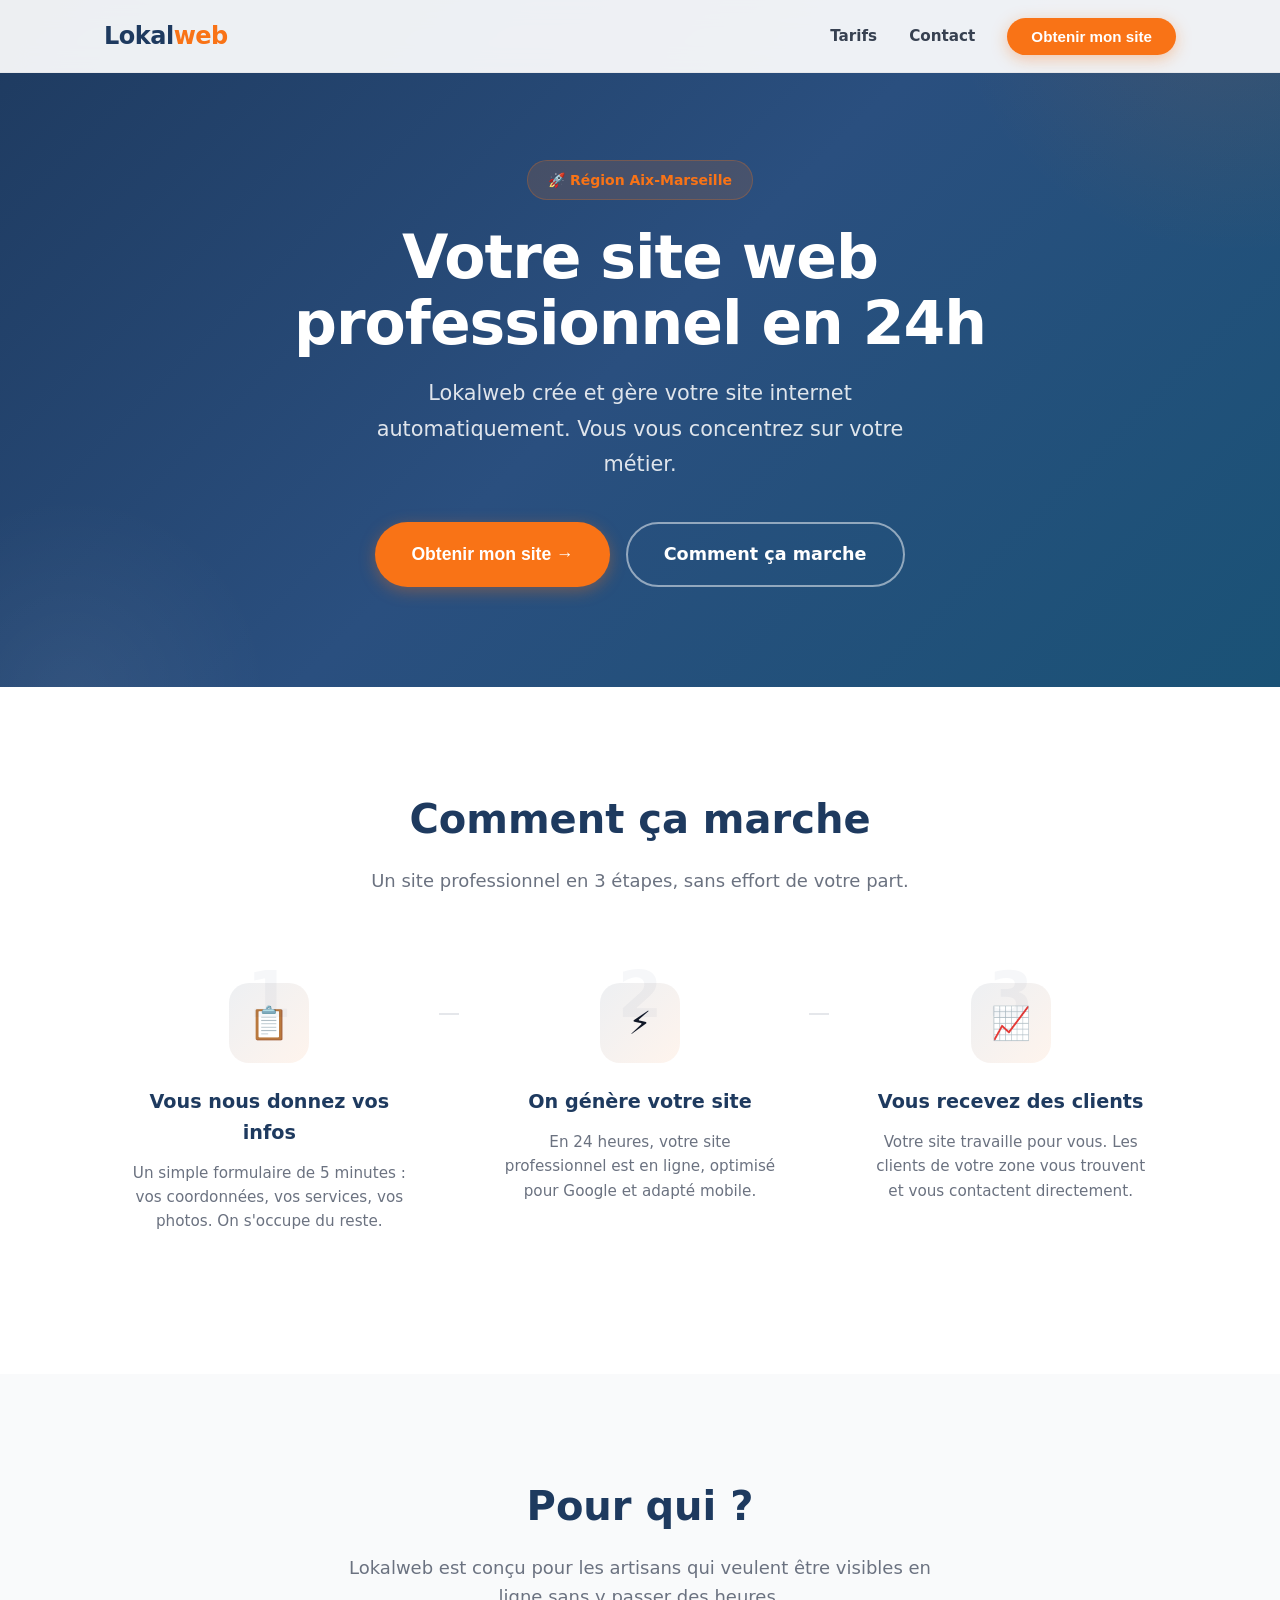
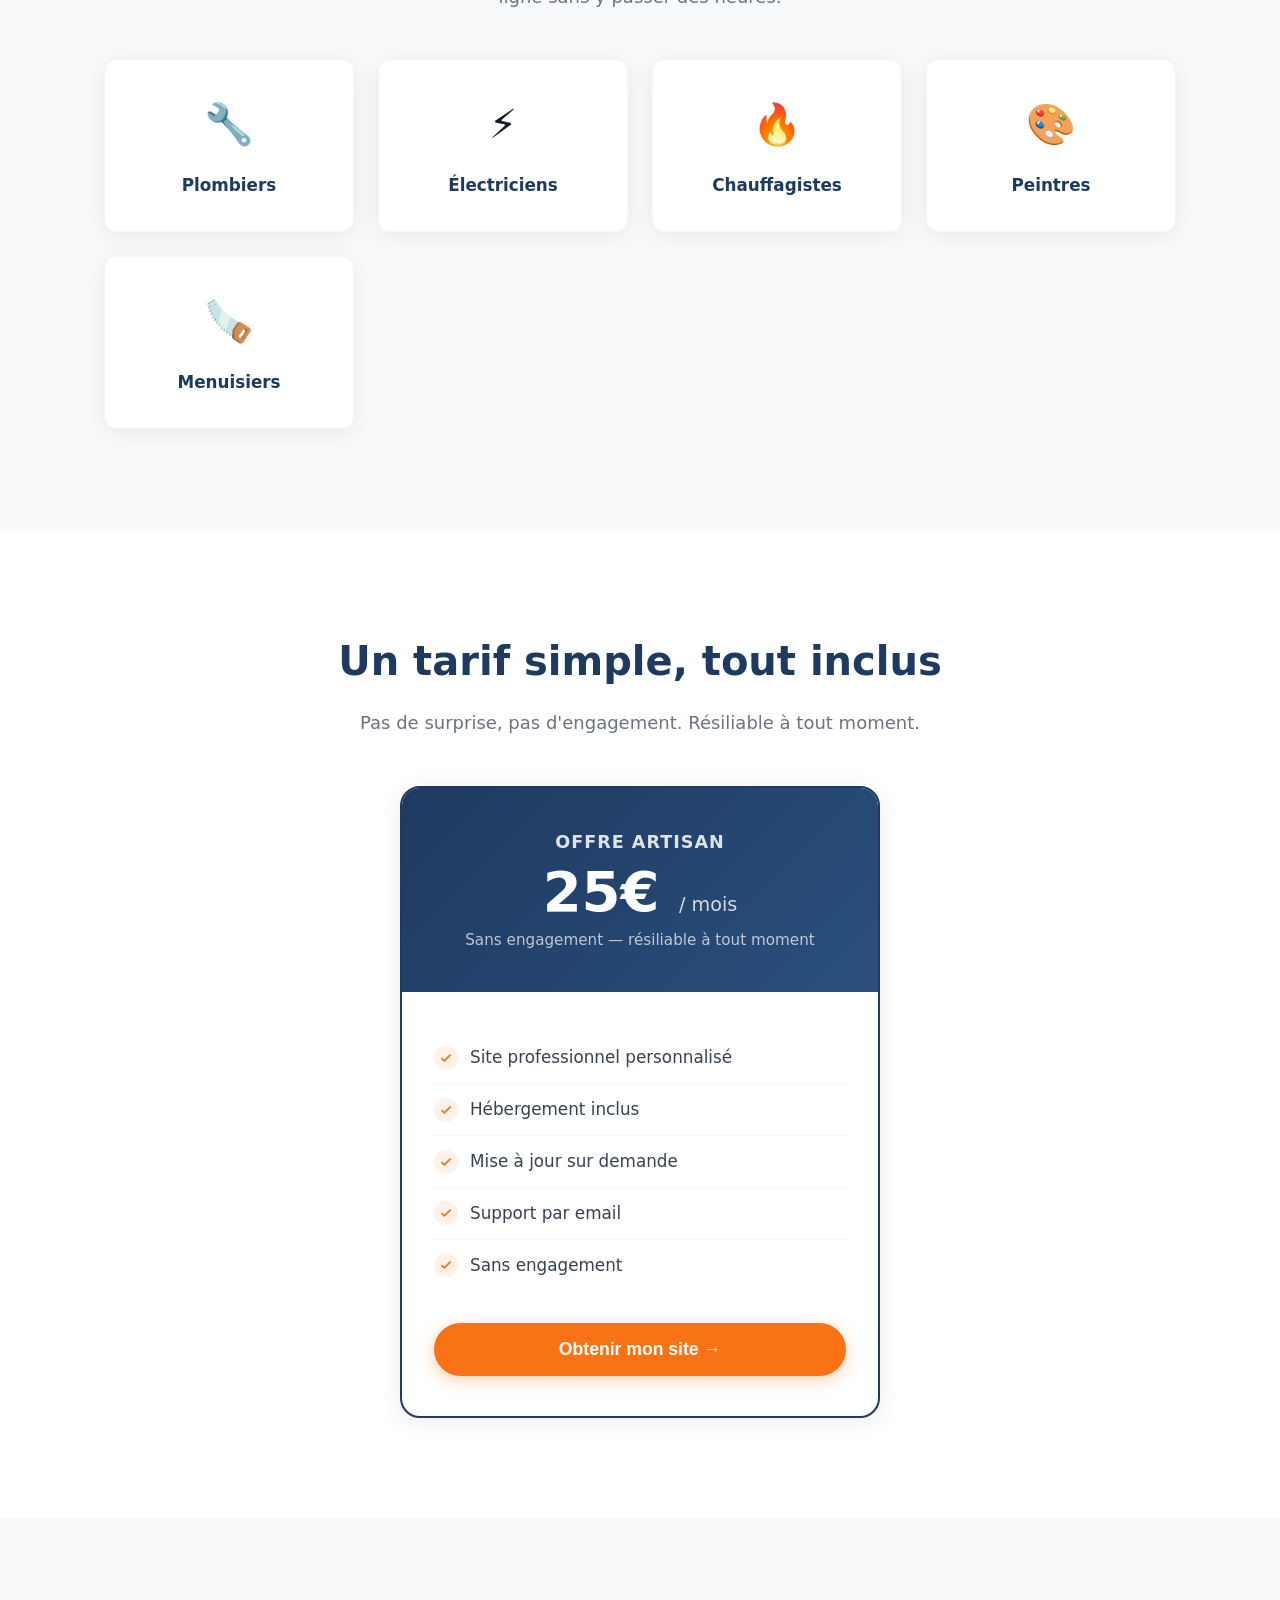
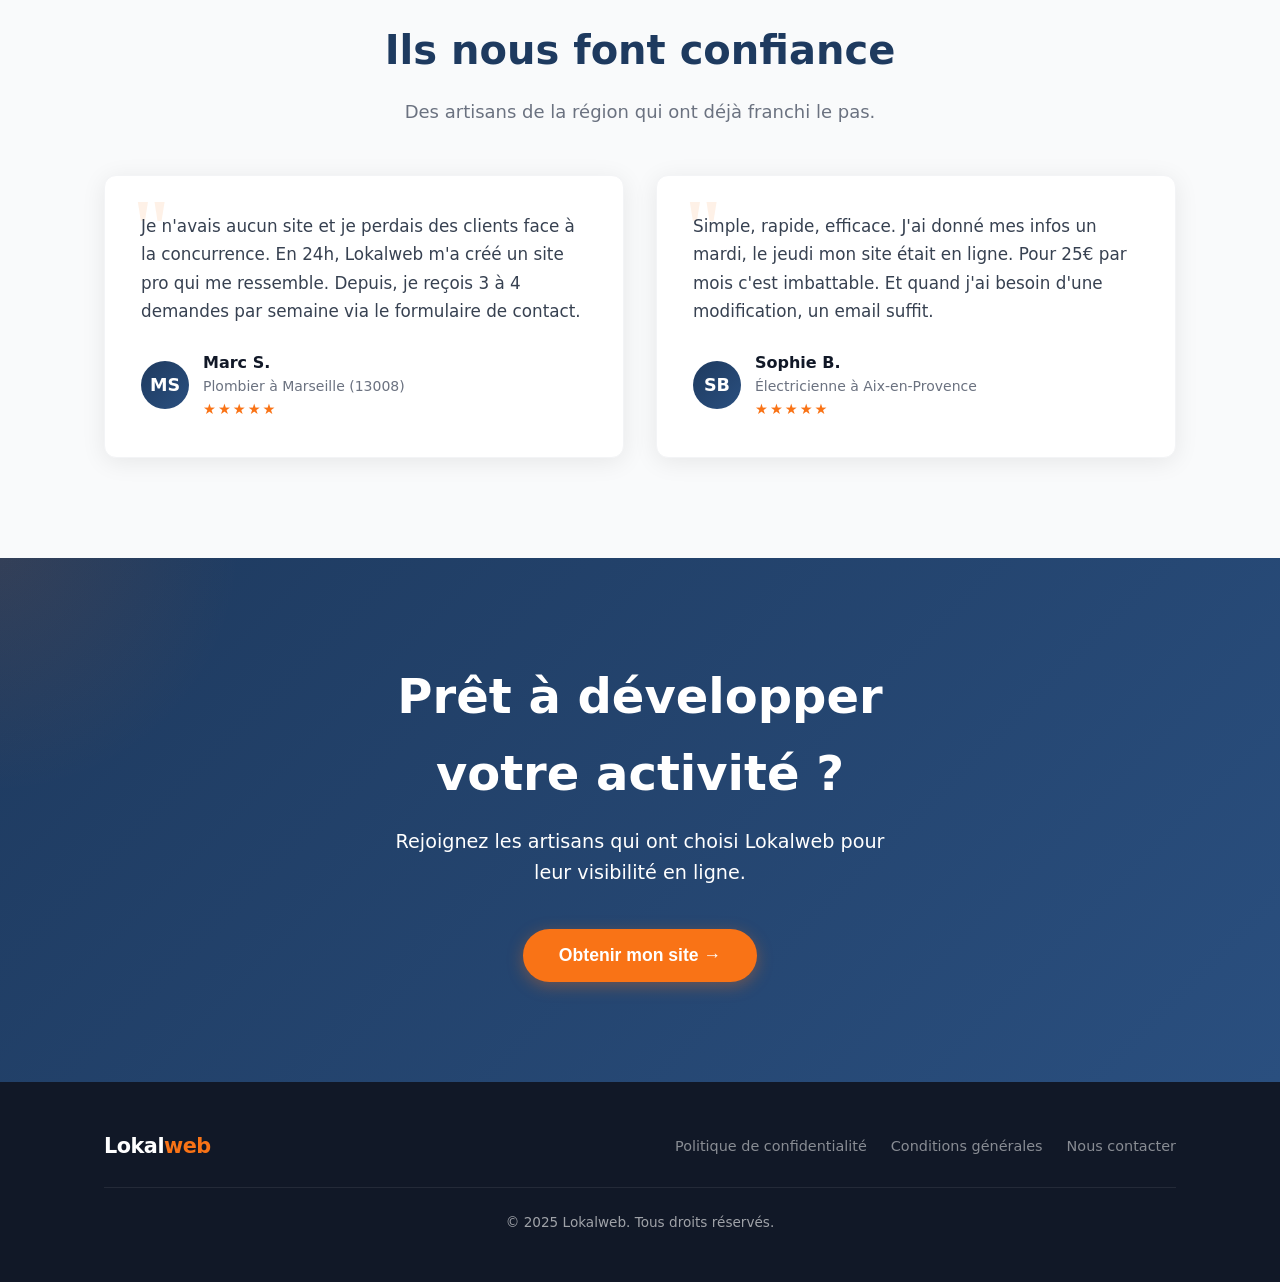
==== commit d2893086: "fix: replace footer mailto with /form.html — no mail client CTA" ====
--- a/index.html
+++ b/index.html
@@ -1037,7 +1037,7 @@
       <nav class="nav" id="nav">
         <a href="#tarifs">Tarifs</a>
         <a href="/form.html">Contact</a>
-        <button class="btn btn-primary" onclick="openModal()">Obtenir mon site</button>
+        <button class="btn btn-primary" onclick="location.href='/form.html'">Obtenir mon site</button>
       </nav>
       <button class="mobile-toggle" id="menuToggle" aria-label="Menu">
         <svg xmlns="http://www.w3.org/2000/svg" fill="none" viewBox="0 0 24 24" stroke="currentColor" stroke-width="2.5">
@@ -1054,7 +1054,7 @@
       <h1>Votre site web<br>professionnel en 24h</h1>
       <p>Lokalweb crée et gère votre site internet automatiquement. Vous vous concentrez sur votre métier.</p>
       <div class="hero-buttons">
-        <button class="btn btn-primary" onclick="openModal()">Obtenir mon site →</button>
+        <button class="btn btn-primary" onclick="location.href='/form.html'">Obtenir mon site →</button>
         <a href="#comment-ca-marche" class="btn btn-outline">Comment ça marche</a>
       </div>
     </div>
@@ -1162,7 +1162,7 @@
               Sans engagement
             </li>
           </ul>
-          <button class="btn btn-primary" style="width:100%;text-align:center;" onclick="openModal()">Obtenir mon site →</button>
+          <button class="btn btn-primary" style="width:100%;text-align:center;" onclick="location.href='/form.html'">Obtenir mon site →</button>
         </div>
       </div>
     </div>
@@ -1205,7 +1205,7 @@
     <div class="container">
       <h2 class="fade-up">Prêt à développer<br>votre activité ?</h2>
       <p class="fade-up">Rejoignez les artisans qui ont choisi Lokalweb pour leur visibilité en ligne.</p>
-      <button class="btn btn-primary fade-up" onclick="openModal()">Obtenir mon site →</button>
+      <button class="btn btn-primary fade-up" onclick="location.href='/form.html'">Obtenir mon site →</button>
     </div>
   </section>
 
@@ -1217,7 +1217,7 @@
         <div class="footer-links">
           <a href="./legal/privacy.html">Politique de confidentialité</a>
           <a href="./legal/terms.html">Conditions générales</a>
-          <a href="mailto:contact@lokalweb.fr">contact@lokalweb.fr</a>
+          <a href="/form.html">Nous contacter</a>
         </div>
       </div>
       <div class="footer-copy">© 2025 Lokalweb. Tous droits réservés.</div>
